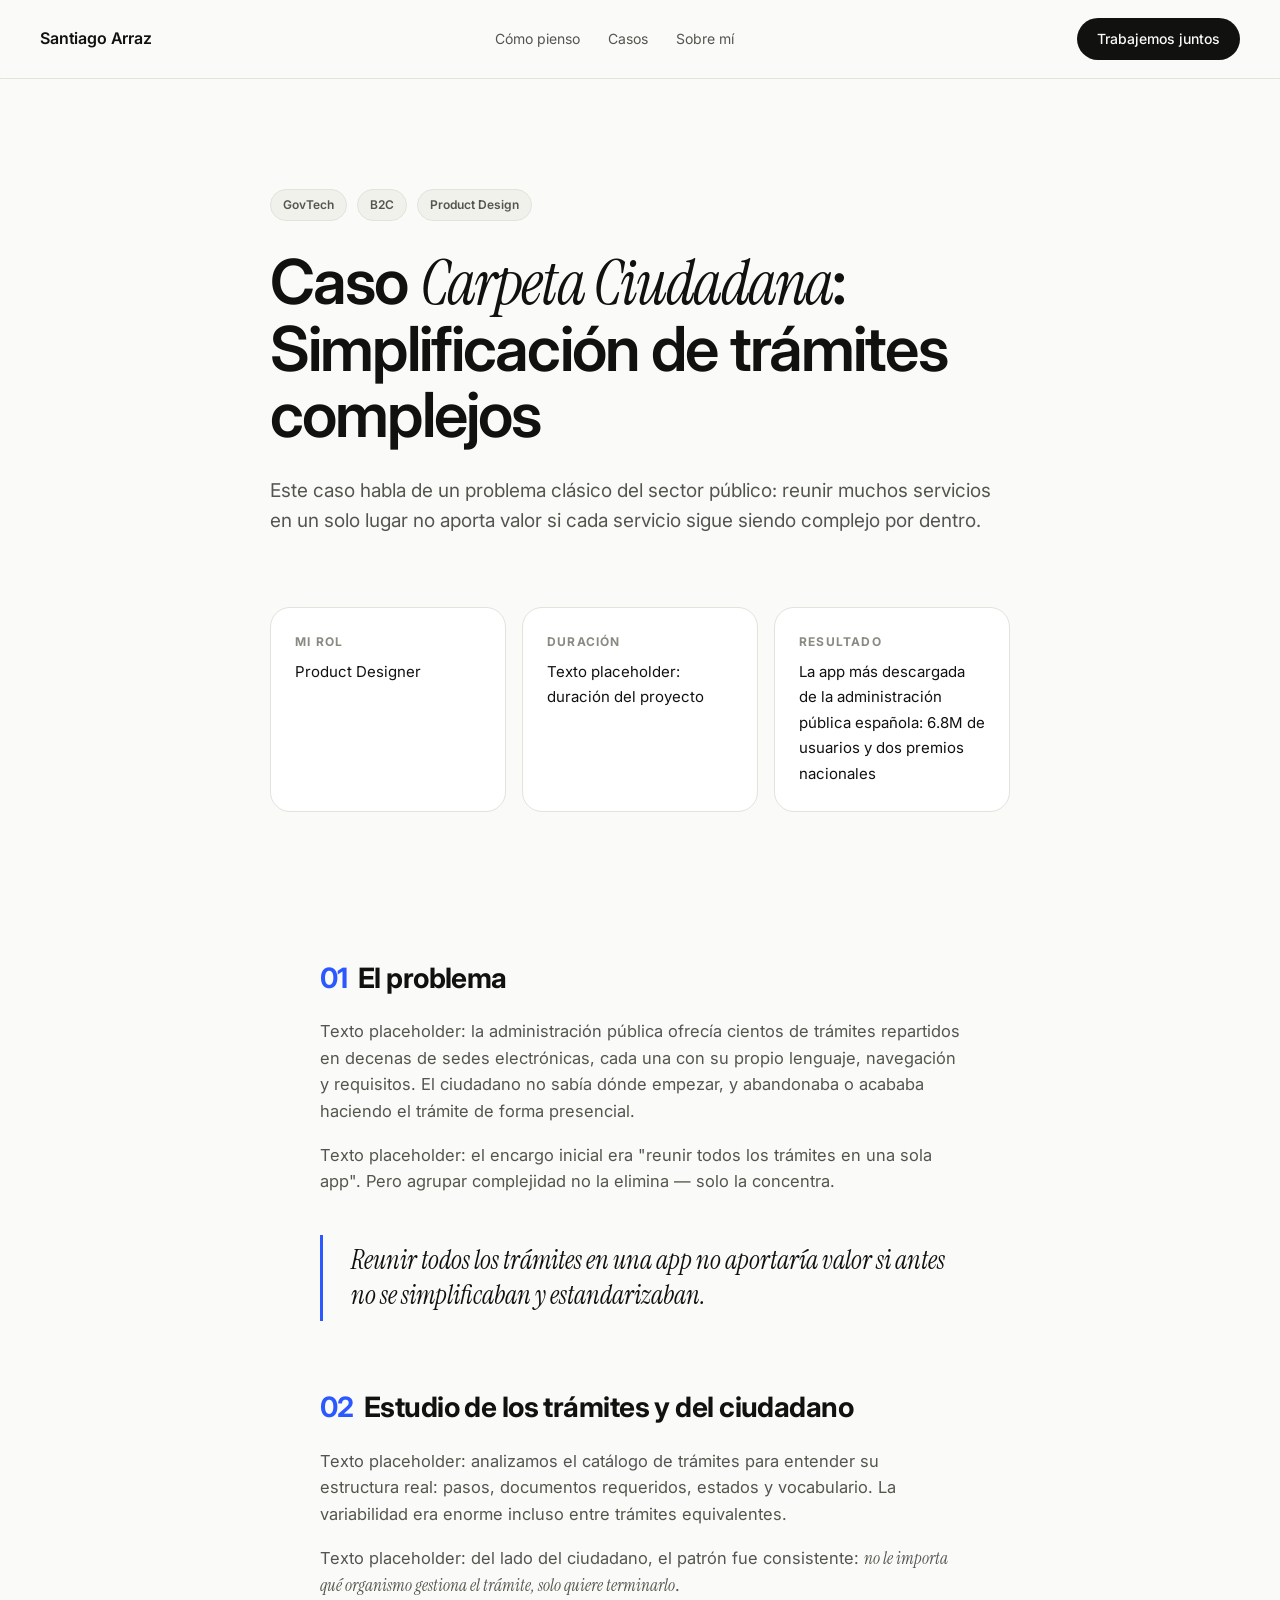
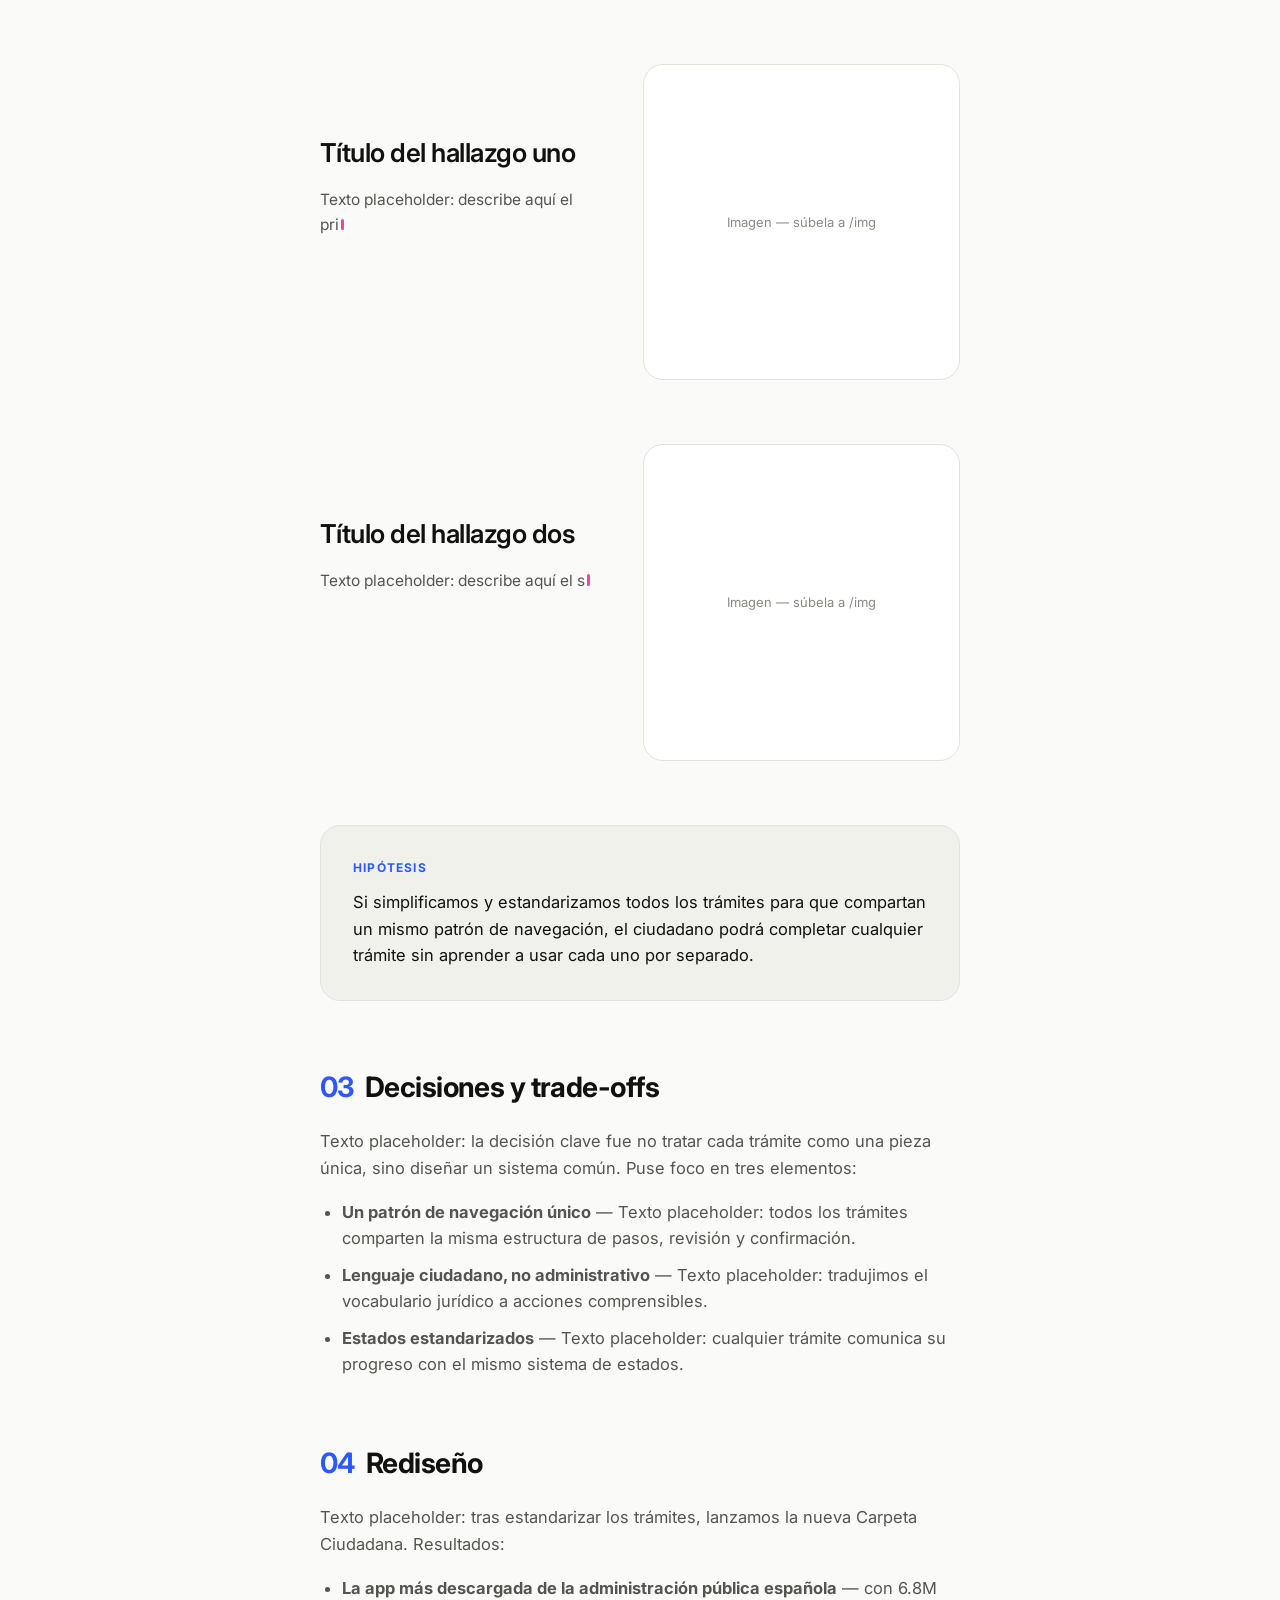
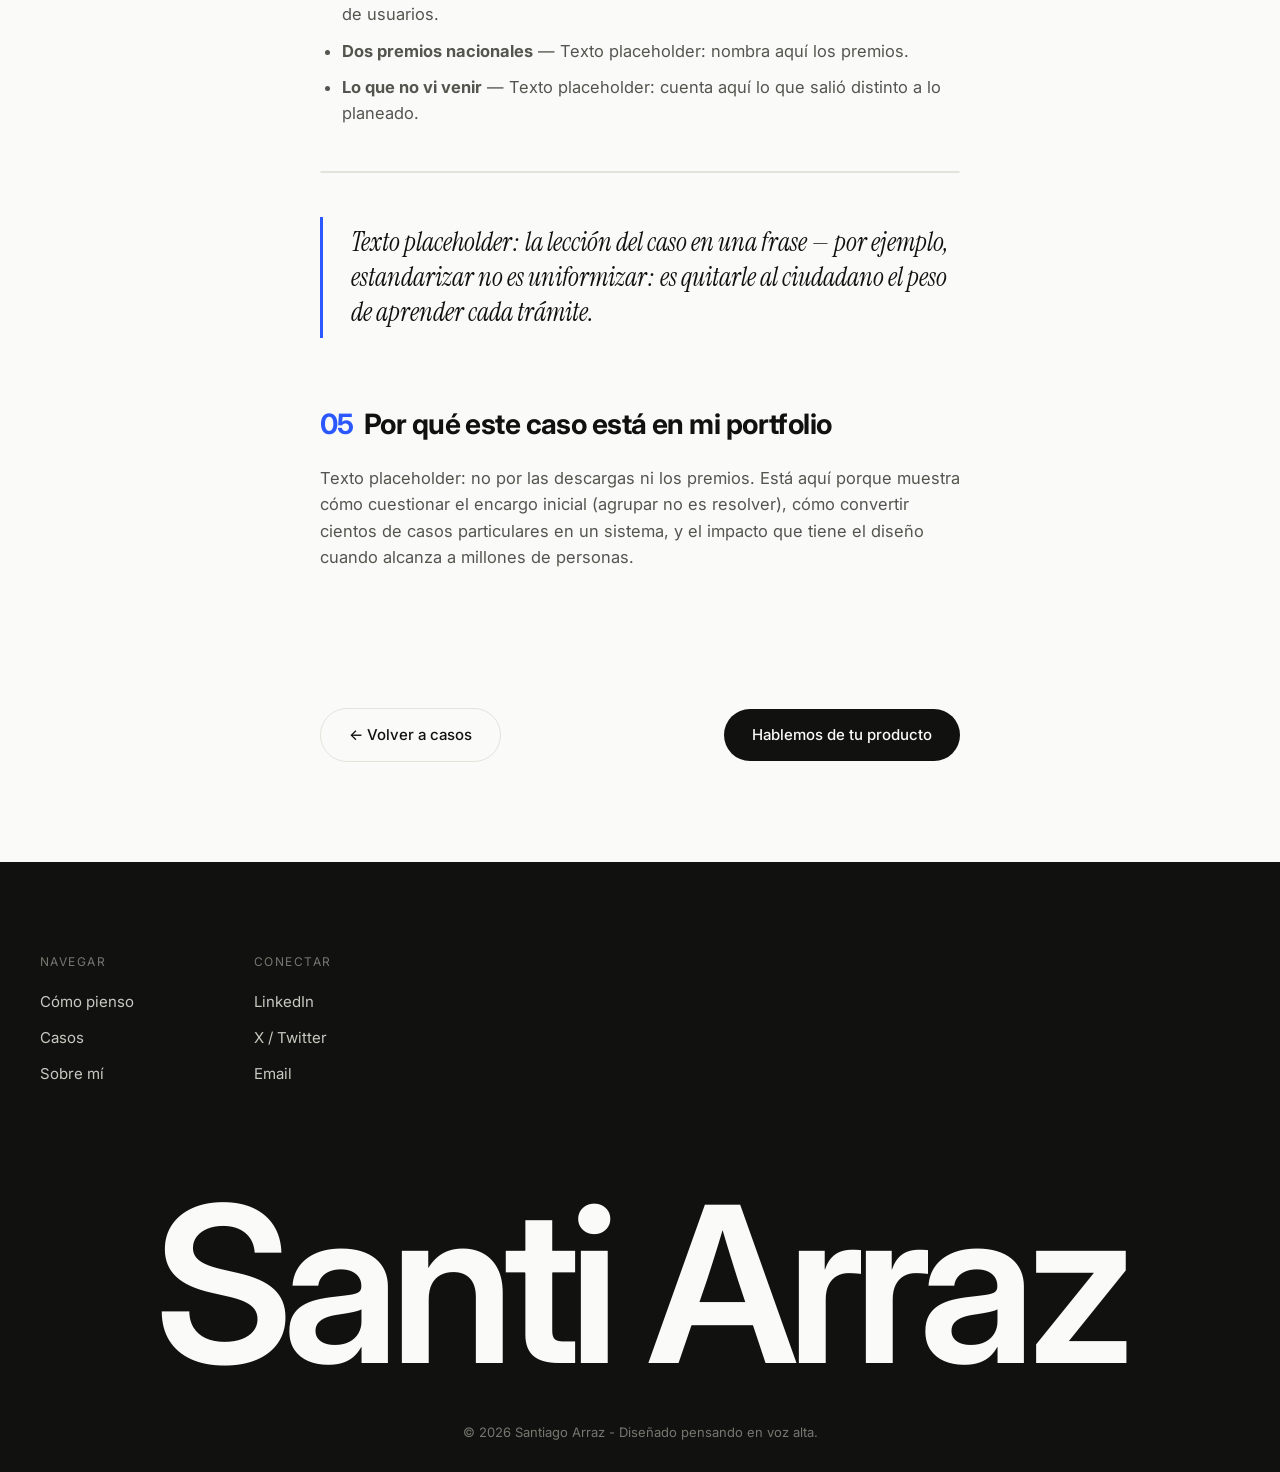
==== caso-carpeta-ciudadana.html @ 33a9aaa4 "Caso carpeta" ====
<!DOCTYPE html>
<html lang="es">
<head>
  <meta charset="UTF-8">
  <meta name="viewport" content="width=device-width, initial-scale=1.0">
  <title>Caso Carpeta Ciudadana: Simplificación de trámites complejos — Santiago Arraz</title>
  <meta name="description" content="Caso de estudio: cómo la simplificación y estandarización de trámites convirtió a Carpeta Ciudadana en la app más descargada de la administración pública española.">
  <link rel="preconnect" href="https://fonts.googleapis.com">
  <link rel="preconnect" href="https://fonts.gstatic.com" crossorigin>
  <link href="https://fonts.googleapis.com/css2?family=Inter:wght@400;500;600;700&family=Instrument+Serif:ital@0;1&display=swap" rel="stylesheet">
  <link rel="stylesheet" href="css/styles.css">
</head>
<body>

  <header class="nav">
    <a href="index.html" class="nav__logo">Santiago Arraz</a>
    <nav class="nav__links">
      <a href="index.html#pensamiento">Cómo pienso</a>
      <a href="index.html#casos">Casos</a>
      <a href="index.html#sobre-mi">Sobre mí</a>
    </nav>
    <a href="https://calendly.com/santiagoarraz/diagnostico-de-producto" target="_blank" class="btn btn--dark btn--sm">Trabajemos juntos</a>
  </header>

  <!-- ============ HERO DEL CASO ============ -->
  <section class="case-hero">
    <div class="case__meta reveal">
      <span class="tag">GovTech</span>
      <span class="tag">B2C</span>
      <span class="tag">Product Design</span>
    </div>
    <h1 class="reveal">Caso <em>Carpeta Ciudadana</em>: Simplificación de trámites complejos</h1>
    <p class="case-hero__intro reveal">
      Este caso habla de un problema clásico del sector público: reunir muchos servicios en un solo lugar no aporta valor si cada servicio sigue siendo complejo por dentro.
    </p>
  </section>

  <div class="case-summary reveal">
    <div class="case-summary__grid">
      <div class="case-summary__item">
        <strong>Mi rol</strong>
        <span>Product Designer</span>
      </div>
      <div class="case-summary__item">
        <strong>Duración</strong>
        <span>Texto placeholder: duración del proyecto</span>
      </div>
      <div class="case-summary__item">
        <strong>Resultado</strong>
        <span>La app más descargada de la administración pública española: 6.8M de usuarios y dos premios nacionales</span>
      </div>
    </div>
  </div>

  <!-- ============ CUERPO ============ -->
  <article class="case-body">

    <h2 class="reveal"><span class="case-num">01</span>El problema</h2>
    <p class="reveal">Texto placeholder: la administración pública ofrecía cientos de trámites repartidos en decenas de sedes electrónicas, cada una con su propio lenguaje, navegación y requisitos. El ciudadano no sabía dónde empezar, y abandonaba o acababa haciendo el trámite de forma presencial.</p>
    <p class="reveal">Texto placeholder: el encargo inicial era "reunir todos los trámites en una sola app". Pero agrupar complejidad no la elimina — solo la concentra.</p>

    <p class="pull reveal">Reunir todos los trámites en una app no aportaría valor si antes no se simplificaban y estandarizaban.</p>

    <h2 class="reveal"><span class="case-num">02</span>Estudio de los trámites y del ciudadano</h2>
    <p class="reveal">Texto placeholder: analizamos el catálogo de trámites para entender su estructura real: pasos, documentos requeridos, estados y vocabulario. La variabilidad era enorme incluso entre trámites equivalentes.</p>
    <p class="reveal">Texto placeholder: del lado del ciudadano, el patrón fue consistente: <em>no le importa qué organismo gestiona el trámite, solo quiere terminarlo</em>.</p>

    <!-- Bloques ilustrados del estudio (texto placeholder; imágenes en /img) -->
    <div class="case-feature reveal">
      <div class="case-feature__text">
        <h3>Título del hallazgo uno</h3>
        <p class="type-on-view">Texto placeholder: describe aquí el primer hallazgo del análisis — por ejemplo, la fragmentación de sedes y lenguajes que desorientaba al ciudadano.</p>
      </div>
      <div class="case-feature__frame">
        <div class="case-feature__inner">
          <img src="img/caso-carpeta-01.png" alt="Ilustración del hallazgo uno" onerror="this.closest('.case-feature__inner').classList.add('is-missing')">
        </div>
      </div>
    </div>

    <div class="case-feature reveal">
      <div class="case-feature__text">
        <h3>Título del hallazgo dos</h3>
        <p class="type-on-view">Texto placeholder: describe aquí el segundo hallazgo — por ejemplo, qué pasos y estados se repetían en todos los trámites y podían estandarizarse.</p>
      </div>
      <div class="case-feature__frame">
        <div class="case-feature__inner">
          <img src="img/caso-carpeta-02.png" alt="Ilustración del hallazgo dos" onerror="this.closest('.case-feature__inner').classList.add('is-missing')">
        </div>
      </div>
    </div>

    <div class="decision-box reveal">
      <strong>Hipótesis</strong>
      <p>Si simplificamos y estandarizamos todos los trámites para que compartan un mismo patrón de navegación, el ciudadano podrá completar cualquier trámite sin aprender a usar cada uno por separado.</p>
    </div>

    <h2 class="reveal"><span class="case-num">03</span>Decisiones y trade-offs</h2>
    <p class="reveal">Texto placeholder: la decisión clave fue no tratar cada trámite como una pieza única, sino diseñar un sistema común. Puse foco en tres elementos:</p>
    <ul class="reveal">
      <li><strong>Un patrón de navegación único</strong> — Texto placeholder: todos los trámites comparten la misma estructura de pasos, revisión y confirmación.</li>
      <li><strong>Lenguaje ciudadano, no administrativo</strong> — Texto placeholder: tradujimos el vocabulario jurídico a acciones comprensibles.</li>
      <li><strong>Estados estandarizados</strong> — Texto placeholder: cualquier trámite comunica su progreso con el mismo sistema de estados.</li>
    </ul>

    <h2 class="reveal"><span class="case-num">04</span>Rediseño</h2>
    <p class="reveal">Texto placeholder: tras estandarizar los trámites, lanzamos la nueva Carpeta Ciudadana. Resultados:</p>
    <ul class="reveal">
      <li><strong>La app más descargada de la administración pública española</strong> — con 6.8M de usuarios.</li>
      <li><strong>Dos premios nacionales</strong> — Texto placeholder: nombra aquí los premios.</li>
      <li><strong>Lo que no vi venir</strong> — Texto placeholder: cuenta aquí lo que salió distinto a lo planeado.</li>
    </ul>

    <figure class="case-image reveal">
      <img src="img/caso-carpeta-03.png" alt="Interfaz rediseñada de Carpeta Ciudadana" onerror="this.style.display='none'">
    </figure>

    <p class="pull reveal">Texto placeholder: la lección del caso en una frase — por ejemplo, estandarizar no es uniformizar: es quitarle al ciudadano el peso de aprender cada trámite.</p>

    <h2 class="reveal"><span class="case-num">05</span>Por qué este caso está en mi portfolio</h2>
    <p class="reveal">Texto placeholder: no por las descargas ni los premios. Está aquí porque muestra cómo cuestionar el encargo inicial (agrupar no es resolver), cómo convertir cientos de casos particulares en un sistema, y el impacto que tiene el diseño cuando alcanza a millones de personas.</p>

  </article>

  <div class="case-nav">
    <a href="index.html#casos" class="btn btn--ghost">← Volver a casos</a>
    <a href="https://calendly.com/santiagoarraz/diagnostico-de-producto" target="_blank" class="btn btn--dark">Hablemos de tu producto</a>
  </div>

  <footer class="footer">
    <div class="footer__links">
      <div>
        <span class="footer__col-title">Navegar</span>
        <a href="index.html#pensamiento">Cómo pienso</a>
        <a href="index.html#casos">Casos</a>
        <a href="index.html#sobre-mi">Sobre mí</a>
      </div>
      <div>
        <span class="footer__col-title">Conectar</span>
        <a href="https://www.linkedin.com/in/santiago-arraz/" target="_blank">LinkedIn</a>
        <a href="#">X / Twitter</a>
        <a href="mailto:santiagoarraz@gmail.com">Email</a>
      </div>
    </div>
    <div class="footer__wordmark" aria-hidden="true">Santi Arraz</div>
    <p class="footer__legal">© 2026 Santiago Arraz - Diseñado pensando en voz alta.</p>
  </footer>

  <script src="js/main.js"></script>
</body>
</html>
---- css/styles.css ----
/* ============================================================
   Santiago Arraz — Portfolio
   Estética: editorial, aire, tipografía protagonista
   ============================================================ */

:root {
  --bg: #fafaf8;
  --bg-alt: #f1f1ec;
  --ink: #111110;
  --ink-soft: #55554f;
  --ink-faint: #8a8a82;
  --line: #e3e3dc;
  --accent: #2b59ff;
  --radius: 20px;
  --font-sans: "Inter", system-ui, -apple-system, sans-serif;
  --font-serif: "Instrument Serif", Georgia, serif;
  --maxw: 1200px;
}

* { margin: 0; padding: 0; box-sizing: border-box; }

html { scroll-behavior: smooth; }

body {
  font-family: var(--font-sans);
  background: var(--bg);
  color: var(--ink);
  line-height: 1.6;
  -webkit-font-smoothing: antialiased;
  overflow-x: hidden;
}

a { color: inherit; text-decoration: none; }
em {
  font-family: var(--font-serif);
  font-style: italic;
  font-weight: 400;
}

/* ============ Botones ============ */
.btn {
  display: inline-flex;
  align-items: center;
  gap: 8px;
  padding: 14px 28px;
  border-radius: 999px;
  font-size: 15px;
  font-weight: 500;
  transition: transform 0.25s ease, background 0.25s ease, color 0.25s ease;
}
.btn:hover { transform: translateY(-2px); }
.btn--dark { background: var(--ink); color: var(--bg); }
.btn--dark:hover { background: #2c2c29; }
.btn--ghost { border: 1px solid var(--line); background: transparent; }
.btn--ghost:hover { border-color: var(--ink); }
.btn--sm { padding: 10px 20px; font-size: 14px; }
.btn--lg { padding: 18px 36px; font-size: 17px; }

/* ============ Nav ============ */
.nav {
  position: sticky;
  top: 0;
  z-index: 100;
  display: flex;
  align-items: center;
  justify-content: space-between;
  padding: 18px 40px;
  background: color-mix(in srgb, var(--bg) 85%, transparent);
  backdrop-filter: blur(12px);
  border-bottom: 1px solid var(--line);
}
.nav__logo { font-weight: 600; font-size: 16px; letter-spacing: -0.01em; }
.nav__links { display: flex; gap: 28px; }
.nav__links a {
  font-size: 14px;
  color: var(--ink-soft);
  transition: color 0.2s;
}
.nav__links a:hover { color: var(--ink); }

/* ============ Hero ============ */
.hero {
  position: relative;
  /* A todo lo ancho para que el canvas de líneas cubra el viewport completo */
  max-width: none;
  margin: 0 auto;
  padding: 140px 40px 100px;
  text-align: center;
}
.hero__canvas {
  position: absolute;
  inset: 0;
  width: 100%;
  height: 100%;
  pointer-events: none;
  z-index: 0;
}
.hero > *:not(.hero__canvas) { position: relative; z-index: 1; }
.hero__chip {
  display: inline-flex;
  align-items: center;
  gap: 8px;
  padding: 8px 18px;
  border: 1px solid var(--line);
  border-radius: 999px;
  font-size: 13px;
  color: var(--ink-soft);
  background: #fff;
  margin-bottom: 36px;
}
.dot {
  width: 7px; height: 7px;
  border-radius: 50%;
  background: var(--accent);
  animation: pulse 2.5s infinite;
}
@keyframes pulse {
  0%, 100% { opacity: 1; }
  50% { opacity: 0.35; }
}
.hero__title {
  font-size: clamp(48px, 8.5vw, 104px);
  line-height: 1.02;
  letter-spacing: -0.04em;
  font-weight: 600;
  margin-bottom: 32px;
  min-height: 2.05em; /* reserva las dos líneas mientras se escribe */
}
.hero__sub {
  max-width: 560px;
  margin: 0 auto 44px;
  font-size: 19px;
  color: var(--ink-soft);
}
.hero__ctas { display: flex; gap: 14px; justify-content: center; flex-wrap: wrap; }

/* Caret de la animación de escritura */
.hero__caret {
  display: none; /* el JS lo activa; sin JS no aparece */
  width: 5px;
  height: 0.72em;
  margin-left: 0.08em;
  border-radius: 3px;
  background: #ec4899;
  animation: caret-color 9s linear infinite, caret-blink 1.1s steps(2, start) infinite;
}
.hero__caret.is-done {
  animation: none;
  opacity: 0;
  transition: opacity 0.6s ease;
}
@keyframes caret-color {
  0%, 100% { background: #ec4899; }
  33% { background: #8b5cf6; }
  66% { background: #2b59ff; }
}
@keyframes caret-blink {
  50% { opacity: 0; }
}

/* Mientras se escribe el título, el resto del hero espera */
.hero.is-typing .hero__sub,
.hero.is-typing .hero__ctas {
  opacity: 0 !important;
  transform: translateY(24px) !important;
}

/* ============ Marcas ============ */
.brands {
  padding: 70px 0 90px;
}
.brands__label {
  text-align: center;
  font-size: 13px;
  font-weight: 600;
  text-transform: uppercase;
  letter-spacing: 0.12em;
  color: var(--ink-faint);
  margin-bottom: 40px;
}
.brands__marquee {
  display: flex;
  overflow: hidden;
  user-select: none;
  -webkit-mask-image: linear-gradient(to right, transparent, #000 12%, #000 88%, transparent);
  mask-image: linear-gradient(to right, transparent, #000 12%, #000 88%, transparent);
}
.brands__track {
  display: flex;
  flex-shrink: 0;
  align-items: center;
  gap: 72px;
  padding-right: 72px;
  animation: marquee 36s linear infinite;
}
.brands__marquee:hover .brands__track { animation-play-state: paused; }
.brands__track span {
  white-space: nowrap;
  font-size: 19px;
  font-weight: 600;
  letter-spacing: -0.01em;
  color: var(--ink-faint);
  transition: color 0.3s ease;
}
.brands__track span:hover { color: var(--ink); }
@keyframes marquee {
  from { transform: translateX(0); }
  to { transform: translateX(-100%); }
}
@media (prefers-reduced-motion: reduce) {
  .brands__track { animation: none; }
}

/* ============ Manifiesto ============ */
.manifesto {
  border-top: 1px solid var(--line);
  border-bottom: 1px solid var(--line);
  background: var(--bg-alt);
  padding: 110px 40px;
}
.manifesto__text {
  max-width: 880px;
  margin: 0 auto;
  font-size: clamp(26px, 3.6vw, 42px);
  line-height: 1.25;
  letter-spacing: -0.02em;
  font-weight: 500;
  text-align: center;
}

/* ============ Secciones ============ */
.section {
  max-width: var(--maxw);
  margin: 0 auto;
  padding: 130px 40px;
}
.section--alt {
  max-width: none;
  background: var(--bg-alt);
  border-top: 1px solid var(--line);
  border-bottom: 1px solid var(--line);
  padding-left: 0;
  padding-right: 0;
}
/* Los hijos replican la caja de una sección normal (1200px con 40px de
   padding lateral) para que todas las secciones compartan márgenes */
.section--alt > * {
  max-width: var(--maxw);
  margin-left: auto;
  margin-right: auto;
  padding-left: 40px;
  padding-right: 40px;
}
.section--alt > .section__head { max-width: var(--maxw); }
.section--alt .section__sub { max-width: 640px; }
.section__head { max-width: 640px; margin-bottom: 72px; }
.section__eyebrow {
  display: block;
  font-size: 13px;
  font-weight: 600;
  text-transform: uppercase;
  letter-spacing: 0.12em;
  color: var(--ink-faint);
  margin-bottom: 18px;
}
.section__title {
  font-size: clamp(34px, 5vw, 56px);
  line-height: 1.08;
  letter-spacing: -0.03em;
  font-weight: 600;
  margin-bottom: 20px;
}
.section__sub { font-size: 17px; color: var(--ink-soft); }

/* ============ Cómo pienso ============ */
.method {
  border-top: 1px solid var(--line);
}
.method__row {
  display: grid;
  grid-template-columns: 100px 1fr 1.5fr;
  gap: 48px;
  align-items: baseline;
  padding: 46px 12px;
  border-bottom: 1px solid var(--line);
  transition: background 0.35s ease, padding-left 0.35s ease;
}
.method__row:hover {
  background: color-mix(in srgb, #fff 60%, transparent);
  padding-left: 24px;
}
.method__num {
  font-family: var(--font-serif);
  font-style: italic;
  font-size: 22px;
  color: var(--accent);
}
.method__row h3 {
  font-size: 24px;
  font-weight: 600;
  letter-spacing: -0.02em;
}
.method__row p {
  font-size: 15.5px;
  color: var(--ink-soft);
  margin: 0;
}

/* ============ Casos ============ */
.cases { display: flex; flex-direction: column; gap: 24px; }
.case {
  display: block;
  background: #fff;
  border: 1px solid var(--line);
  border-radius: var(--radius);
  padding: 44px;
  transition: transform 0.3s ease, box-shadow 0.3s ease, border-color 0.3s ease;
}
.case:hover {
  transform: translateY(-4px);
  border-color: var(--ink);
  box-shadow: 0 24px 48px -28px rgba(17, 17, 16, 0.22);
}
.case__meta {
  display: flex;
  align-items: center;
  gap: 10px;
  margin-bottom: 22px;
}
.tag {
  font-size: 12px;
  font-weight: 600;
  padding: 5px 12px;
  border-radius: 999px;
  background: var(--bg-alt);
  border: 1px solid var(--line);
  color: var(--ink-soft);
}
.case__year { margin-left: auto; font-size: 13px; color: var(--ink-faint); }
.case__title {
  font-size: clamp(24px, 3vw, 34px);
  letter-spacing: -0.02em;
  line-height: 1.15;
  font-weight: 600;
  max-width: 720px;
  margin-bottom: 30px;
}
.case__thinking {
  display: grid;
  grid-template-columns: repeat(auto-fit, minmax(200px, 1fr));
  gap: 24px;
  padding-top: 26px;
  border-top: 1px solid var(--line);
  margin-bottom: 28px;
}
.case__thinking strong {
  display: block;
  font-size: 12px;
  text-transform: uppercase;
  letter-spacing: 0.1em;
  color: var(--ink-faint);
  margin-bottom: 8px;
}
.case__thinking p { font-size: 14.5px; color: var(--ink-soft); }
.case__link {
  font-size: 15px;
  font-weight: 600;
  color: var(--accent);
}

/* ============ Oferta ============ */
.offer {
  position: relative;
  overflow: hidden;
  background: #fff;
  border: 1px solid var(--line);
  color: var(--ink);
  border-radius: 28px;
  padding: 90px 40px;
  text-align: center;
}
.offer__canvas {
  position: absolute;
  inset: 0;
  width: 100%;
  height: 100%;
  pointer-events: none;
}
.offer > *:not(.offer__canvas) { position: relative; z-index: 1; }
.offer__eyebrow {
  display: block;
  font-size: 13px;
  font-weight: 600;
  text-transform: uppercase;
  letter-spacing: 0.12em;
  color: var(--ink-faint);
  margin-bottom: 22px;
}
.offer__title {
  font-size: clamp(36px, 5.5vw, 64px);
  line-height: 1.06;
  letter-spacing: -0.03em;
  font-weight: 600;
  margin-bottom: 22px;
}
.offer__sub {
  font-size: 19px;
  color: var(--ink-soft);
  max-width: 560px;
  margin: 0 auto 28px;
}
.offer__body {
  font-size: 16px;
  color: var(--ink-soft);
  max-width: 640px;
  margin: 0 auto 44px;
}
.offer__note {
  font-size: 13.5px;
  color: var(--ink-faint);
  max-width: 520px;
  margin: 36px auto 0;
}

/* ============ Sobre mí ============ */
.about {
  display: grid;
  grid-template-columns: 1.4fr 1fr;
  gap: 80px;
  align-items: start;
}
.about__text p { color: var(--ink-soft); margin-bottom: 18px; max-width: 520px; }
.about__text .section__title { margin-bottom: 28px; }
.about__facts { display: flex; flex-direction: column; gap: 16px; }
.about__stats {
  display: flex;
  gap: 16px;
  margin-top: 40px;
  max-width: 520px;
}
.about__stats .fact {
  flex: 1;
  justify-content: center;
  align-items: center;
  text-align: center;
}
.about__photo-frame {
  border-radius: var(--radius);
  overflow: hidden;
  border: 1px solid var(--line);
  aspect-ratio: 4 / 5;
  background: var(--bg-alt);
  margin-bottom: 8px;
}
.about__photo-frame img {
  width: 100%;
  height: 100%;
  object-fit: cover;
  display: block;
  filter: grayscale(1);
  transition: filter 0.5s ease;
}
.about__photo-frame:hover img { filter: grayscale(0.6); }
/* Si la foto aún no existe, hueco elegante con iniciales */
.about__photo-frame.is-missing { position: relative; }
.about__photo-frame.is-missing img { display: none; }
.about__photo-frame.is-missing::after {
  content: "SA";
  position: absolute;
  inset: 0;
  display: grid;
  place-items: center;
  font-family: var(--font-serif);
  font-style: italic;
  font-size: 64px;
  color: var(--ink-faint);
}
.fact {
  background: #fff;
  border: 1px solid var(--line);
  border-radius: var(--radius);
  padding: 28px 32px;
  display: flex;
  align-items: baseline;
  gap: 16px;
}
.fact__num {
  font-size: 40px;
  font-weight: 600;
  letter-spacing: -0.03em;
}
.fact__label { color: var(--ink-soft); font-size: 15px; }

/* ============ Contacto ============ */
.contact {
  border-top: 1px solid var(--line);
  background: var(--bg-alt);
  text-align: center;
  padding: 140px 40px;
}
.contact__title {
  font-size: clamp(36px, 5.5vw, 64px);
  letter-spacing: -0.03em;
  line-height: 1.08;
  font-weight: 600;
  max-width: 800px;
  margin: 0 auto 20px;
}
.contact__sub { font-size: 18px; color: var(--ink-soft); margin-bottom: 44px; }

/* ============ Footer ============ */
.footer {
  background: var(--ink);
  color: var(--bg);
  padding: 90px 40px 30px;
  overflow: hidden;
}
.footer__links {
  max-width: var(--maxw);
  margin: 0 auto 100px;
  display: flex;
  gap: 120px;
}
.footer__links > div { display: flex; flex-direction: column; gap: 12px; }
.footer__col-title {
  font-size: 12px;
  text-transform: uppercase;
  letter-spacing: 0.12em;
  color: #77776f;
  margin-bottom: 6px;
}
.footer__links a {
  font-size: 15px;
  color: #c9c9c1;
  transition: color 0.2s;
}
.footer__links a:hover { color: var(--bg); }
.footer__wordmark {
  font-size: clamp(80px, 17vw, 260px);
  font-weight: 600;
  letter-spacing: -0.05em;
  line-height: 0.9;
  text-align: center;
  white-space: nowrap;
  color: var(--bg);
  user-select: none;
}
.footer__legal {
  text-align: center;
  font-size: 13px;
  color: #77776f;
  margin-top: 40px;
}

/* ============ Página de caso de estudio ============ */
.case-hero {
  max-width: 820px;
  margin: 0 auto;
  padding: 110px 40px 70px;
}
.case-hero .case__meta { margin-bottom: 28px; }
.case-hero h1 {
  font-size: clamp(36px, 5.5vw, 62px);
  line-height: 1.06;
  letter-spacing: -0.03em;
  font-weight: 600;
  margin-bottom: 28px;
}
.case-hero__intro { font-size: 19px; color: var(--ink-soft); }

.case-summary {
  max-width: 820px;
  margin: 0 auto 40px;
  padding: 0 40px;
}
.case-summary__grid {
  display: grid;
  grid-template-columns: repeat(3, 1fr);
  gap: 16px;
}
.case-summary__item {
  background: #fff;
  border: 1px solid var(--line);
  border-radius: var(--radius);
  padding: 24px;
}
.case-summary__item strong {
  display: block;
  font-size: 12px;
  text-transform: uppercase;
  letter-spacing: 0.1em;
  color: var(--ink-faint);
  margin-bottom: 8px;
}
.case-summary__item span { font-size: 15px; }

.case-body {
  max-width: 720px;
  margin: 0 auto;
  padding: 40px 40px 120px;
}
.case-body h2 {
  font-size: 28px;
  letter-spacing: -0.02em;
  margin: 64px 0 18px;
}
.case-body h2 .case-num { color: var(--accent); margin-right: 10px; }
.case-body p { color: var(--ink-soft); margin-bottom: 18px; font-size: 16.5px; }
.case-body .pull {
  font-family: var(--font-serif);
  font-style: italic;
  font-size: 26px;
  line-height: 1.35;
  color: var(--ink);
  border-left: 3px solid var(--accent);
  padding: 8px 0 8px 28px;
  margin: 40px 0;
}
.case-body ul { margin: 0 0 18px 22px; color: var(--ink-soft); }
.case-body li { margin-bottom: 10px; font-size: 16.5px; }
.decision-box {
  background: var(--bg-alt);
  border: 1px solid var(--line);
  border-radius: var(--radius);
  padding: 32px;
  margin: 36px 0;
}
.decision-box strong {
  display: block;
  font-size: 12px;
  text-transform: uppercase;
  letter-spacing: 0.1em;
  color: var(--accent);
  margin-bottom: 12px;
}
.decision-box p { margin-bottom: 0; color: var(--ink); }

/* ============ Bloques ilustrados de caso ============ */
.case-feature {
  display: grid;
  grid-template-columns: 1fr 1.15fr;
  gap: 48px;
  align-items: center;
  margin: 64px 0;
}
.case-feature__text h3 {
  font-size: 26px;
  font-weight: 600;
  letter-spacing: -0.02em;
  margin-bottom: 14px;
  min-height: 1.35em; /* reserva la línea mientras se escribe */
}
.case-feature__text p {
  color: var(--ink-soft);
  font-size: 15.5px;
  margin: 0;
}
.case-feature__inner {
  background: #fff;
  border: 1px solid var(--line);
  border-radius: var(--radius);
  overflow: hidden;
  aspect-ratio: 1 / 1;
}
.case-feature__inner img {
  width: 100%;
  height: 100%;
  object-fit: cover;
  display: block;
}
/* Hueco elegante mientras no exista la imagen */
.case-feature__inner.is-missing { position: relative; }
.case-feature__inner.is-missing img { display: none; }
.case-feature__inner.is-missing::after {
  content: "Imagen — súbela a /img";
  position: absolute;
  inset: 0;
  display: grid;
  place-items: center;
  font-size: 13px;
  color: var(--ink-faint);
}

/* Imagen a ancho completo dentro de un caso */
.case-image {
  margin: 44px 0;
  border: 1px solid var(--line);
  border-radius: var(--radius);
  overflow: hidden;
  background: #fff;
}
.case-image img {
  display: block;
  width: 100%;
  height: auto;
}

/* Caret reutilizable para escritura al hacer scroll */
.type-caret {
  display: inline-block;
  width: 3px;
  height: 0.72em;
  margin-left: 0.1em;
  border-radius: 2px;
  background: #ec4899;
  animation: caret-color 9s linear infinite, caret-blink 1.1s steps(2, start) infinite;
}
.type-caret.is-done {
  animation: none;
  opacity: 0;
  transition: opacity 0.6s ease;
}

@media (max-width: 860px) {
  .case-feature { grid-template-columns: 1fr; gap: 24px; }
}

/* ============ Figura ilustrativa de caso ============ */
.case-figure {
  margin: 44px 0;
  background: #fff;
  border: 1px solid var(--line);
  border-radius: var(--radius);
  padding: 32px 24px 20px;
}
.case-figure svg {
  width: 100%;
  height: auto;
  display: block;
}
.case-figure figcaption {
  margin-top: 14px;
  font-size: 13.5px;
  color: var(--ink-faint);
  text-align: center;
}
.cf-path {
  fill: none;
  stroke: var(--line);
  stroke-width: 1;
}
.cf-path--leak { stroke-dasharray: 3 5; }
.cf-node {
  fill: var(--bg);
  stroke: #d9d9d0;
}
.cf-node-label {
  font-family: var(--font-sans);
  font-size: 13px;
  font-weight: 500;
  fill: var(--ink-soft);
}
.cf-tacter { stroke: var(--accent); stroke-width: 1.5; }
.cf-tacter-label { fill: var(--accent); font-weight: 600; }
.cf-final { fill: var(--ink); }
.cf-final-label {
  font-family: var(--font-sans);
  font-size: 13px;
  font-weight: 600;
  fill: #fafaf8;
}
.cf-pct {
  font-family: var(--font-serif);
  font-style: italic;
  fill: var(--ink);
}
.cf-pct-label {
  font-family: var(--font-sans);
  font-size: 12px;
  fill: var(--ink-faint);
}
.cf-dot {
  offset-path: var(--p);
  offset-rotate: 0deg;
  animation: cf-flow var(--d, 5s) linear infinite;
  animation-delay: var(--t, 0s);
}
@keyframes cf-flow {
  0% { offset-distance: 0%; opacity: 0; }
  10% { opacity: 1; }
  88% { opacity: 1; }
  100% { offset-distance: 100%; opacity: 0; }
}
@media (prefers-reduced-motion: reduce) {
  .cf-dot { animation: none; offset-distance: 55%; opacity: 0.6; }
}

.case-nav {
  display: flex;
  justify-content: space-between;
  align-items: center;
  max-width: 720px;
  margin: 0 auto;
  padding: 0 40px 100px;
}

/* ============ Animaciones de entrada ============ */
.reveal {
  opacity: 0;
  transform: translateY(24px);
  transition: opacity 0.7s ease, transform 0.7s ease;
}
.reveal.is-visible {
  opacity: 1;
  transform: translateY(0);
}

/* ============ Responsive ============ */
@media (max-width: 860px) {
  .nav { padding: 14px 20px; }
  .nav__links { display: none; }
  .hero { padding: 90px 24px 70px; }
  .section { padding: 90px 24px; }
  .section--alt { padding-left: 0; padding-right: 0; }
  .section--alt > * { padding-left: 24px; padding-right: 24px; }
  .manifesto, .contact { padding: 90px 24px; }
  .about { grid-template-columns: 1fr; gap: 48px; }
  .method__row { grid-template-columns: 1fr; gap: 12px; padding: 36px 4px; }
  .method__row:hover { padding-left: 4px; }
  .case { padding: 30px 24px; }
  .footer__links { flex-direction: column; gap: 40px; }
  .case-summary__grid { grid-template-columns: 1fr; }
  .case-hero, .case-summary, .case-body, .case-nav { padding-left: 24px; padding-right: 24px; }
}
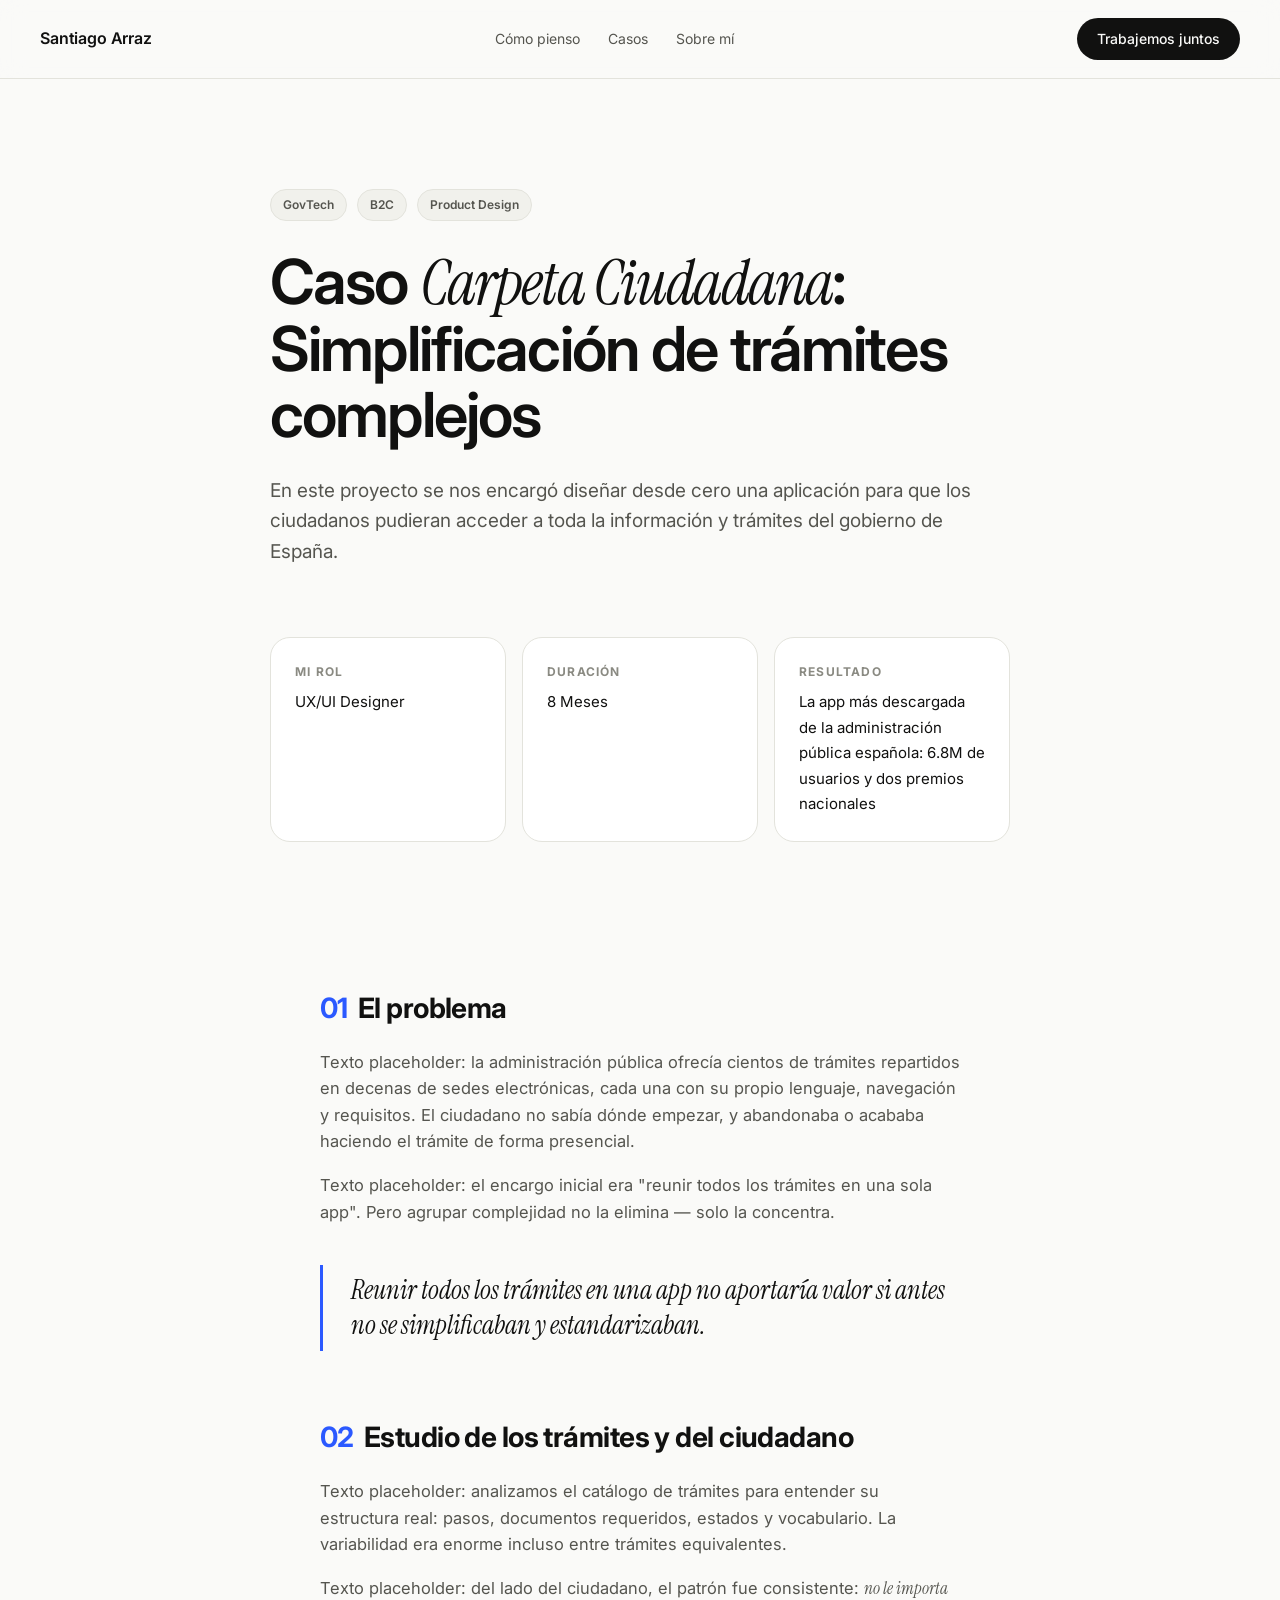
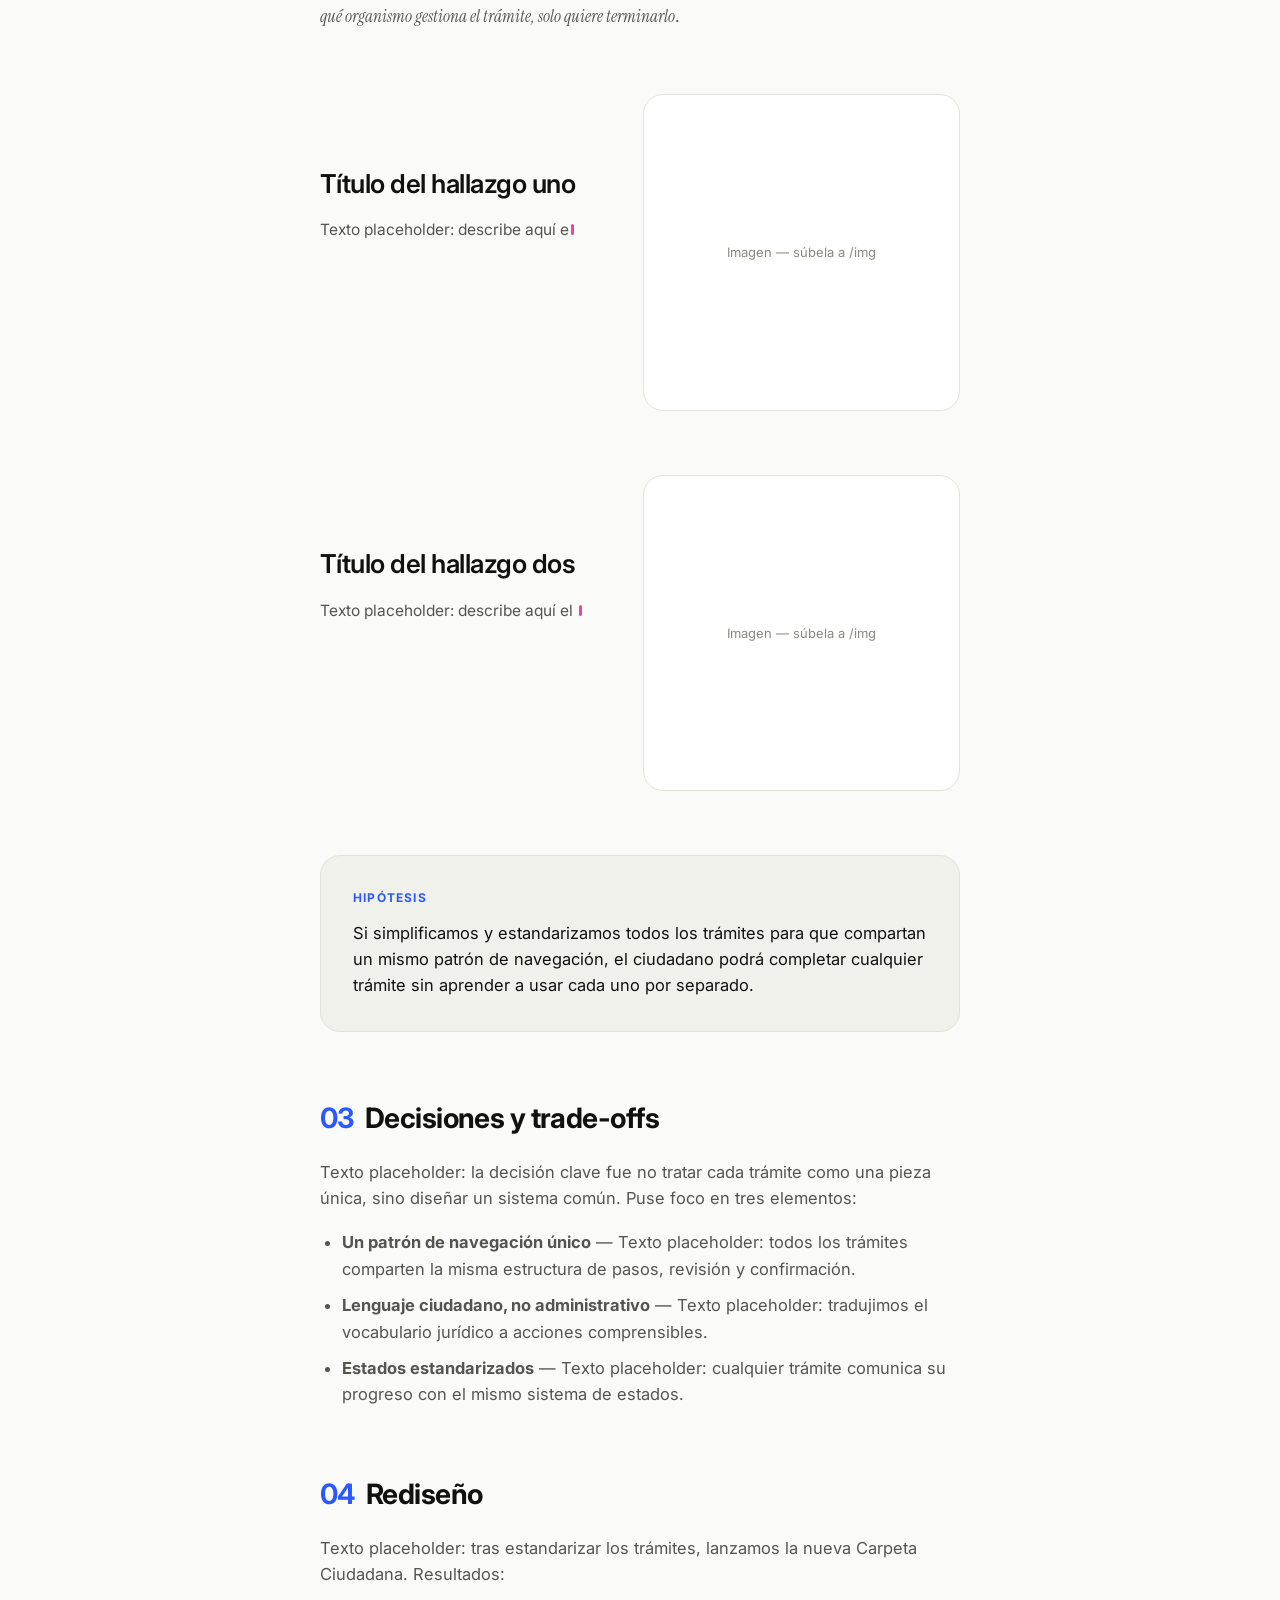
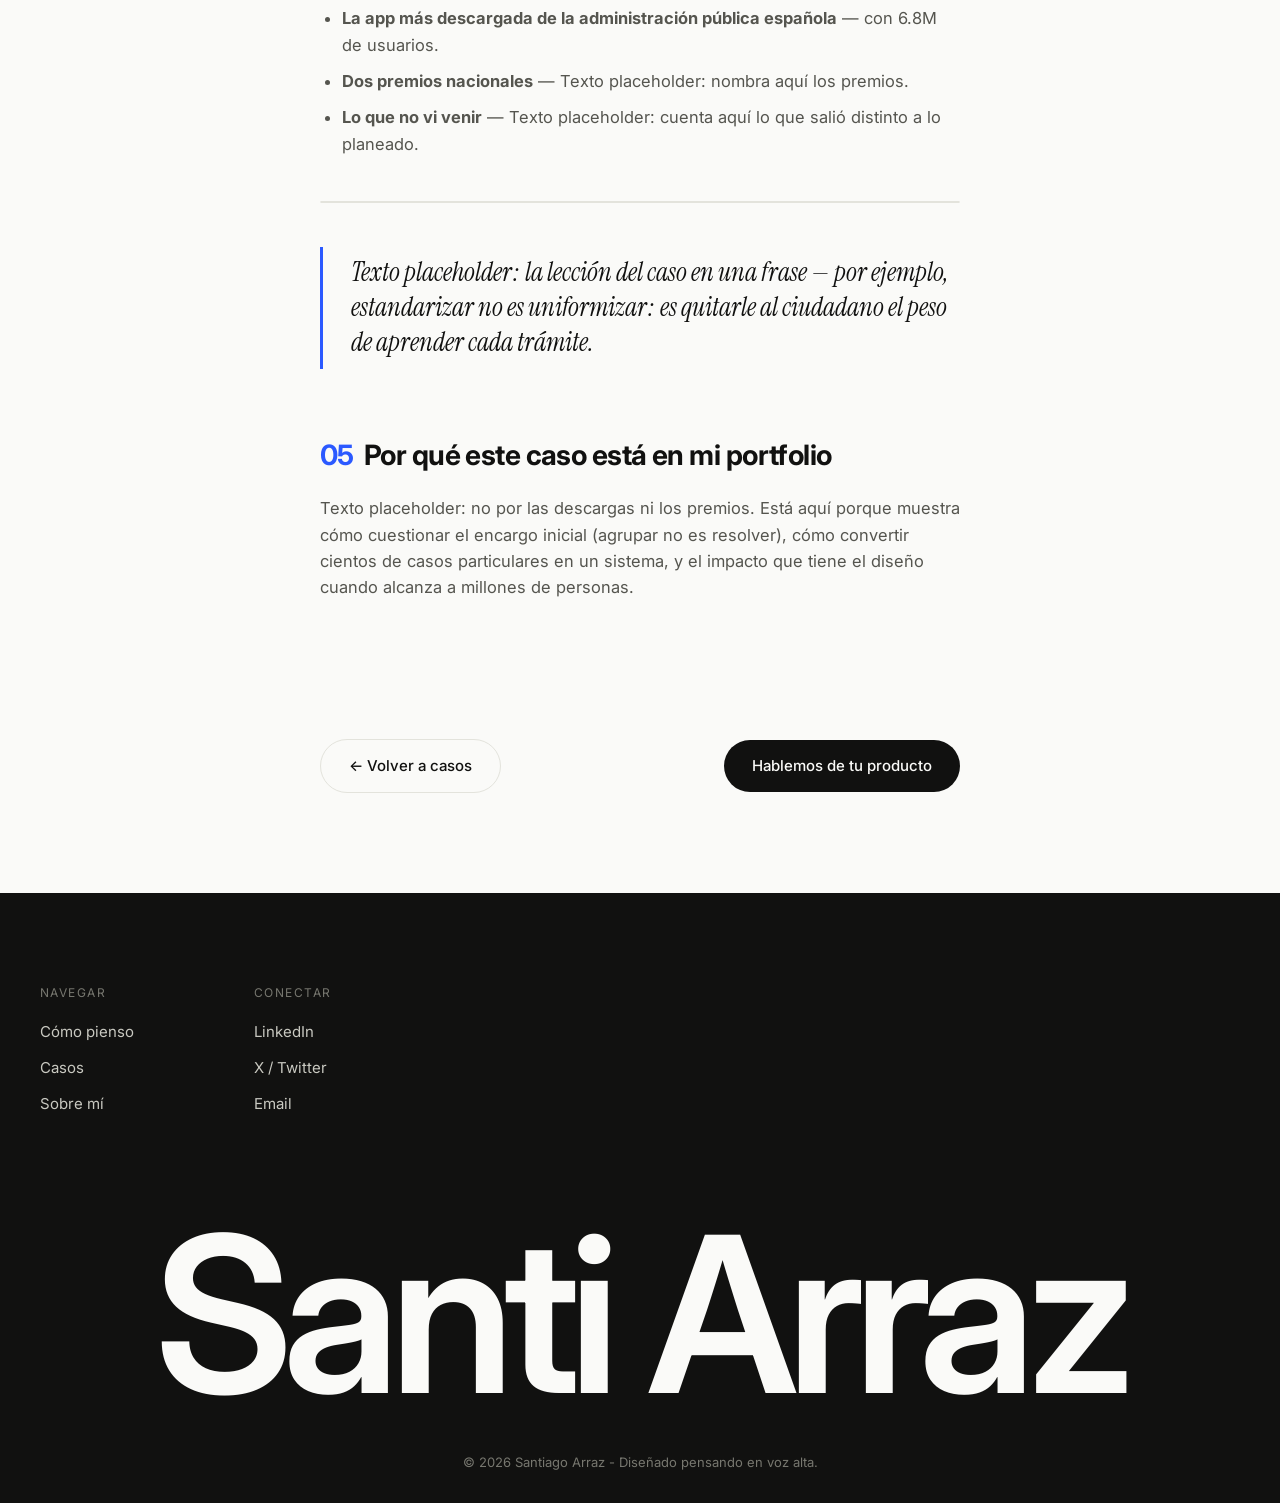
==== commit dc274d80: "Primeros textos carpeta" ====
--- a/caso-carpeta-ciudadana.html
+++ b/caso-carpeta-ciudadana.html
@@ -31,7 +31,7 @@
     </div>
     <h1 class="reveal">Caso <em>Carpeta Ciudadana</em>: Simplificación de trámites complejos</h1>
     <p class="case-hero__intro reveal">
-      Este caso habla de un problema clásico del sector público: reunir muchos servicios en un solo lugar no aporta valor si cada servicio sigue siendo complejo por dentro.
+      En este proyecto se nos encargó diseñar desde cero una aplicación para que los ciudadanos pudieran acceder a toda la información y trámites del gobierno de España.
     </p>
   </section>
 
@@ -39,11 +39,11 @@
     <div class="case-summary__grid">
       <div class="case-summary__item">
         <strong>Mi rol</strong>
-        <span>Product Designer</span>
+        <span>UX/UI Designer</span>
       </div>
       <div class="case-summary__item">
         <strong>Duración</strong>
-        <span>Texto placeholder: duración del proyecto</span>
+        <span>8 Meses</span>
       </div>
       <div class="case-summary__item">
         <strong>Resultado</strong>
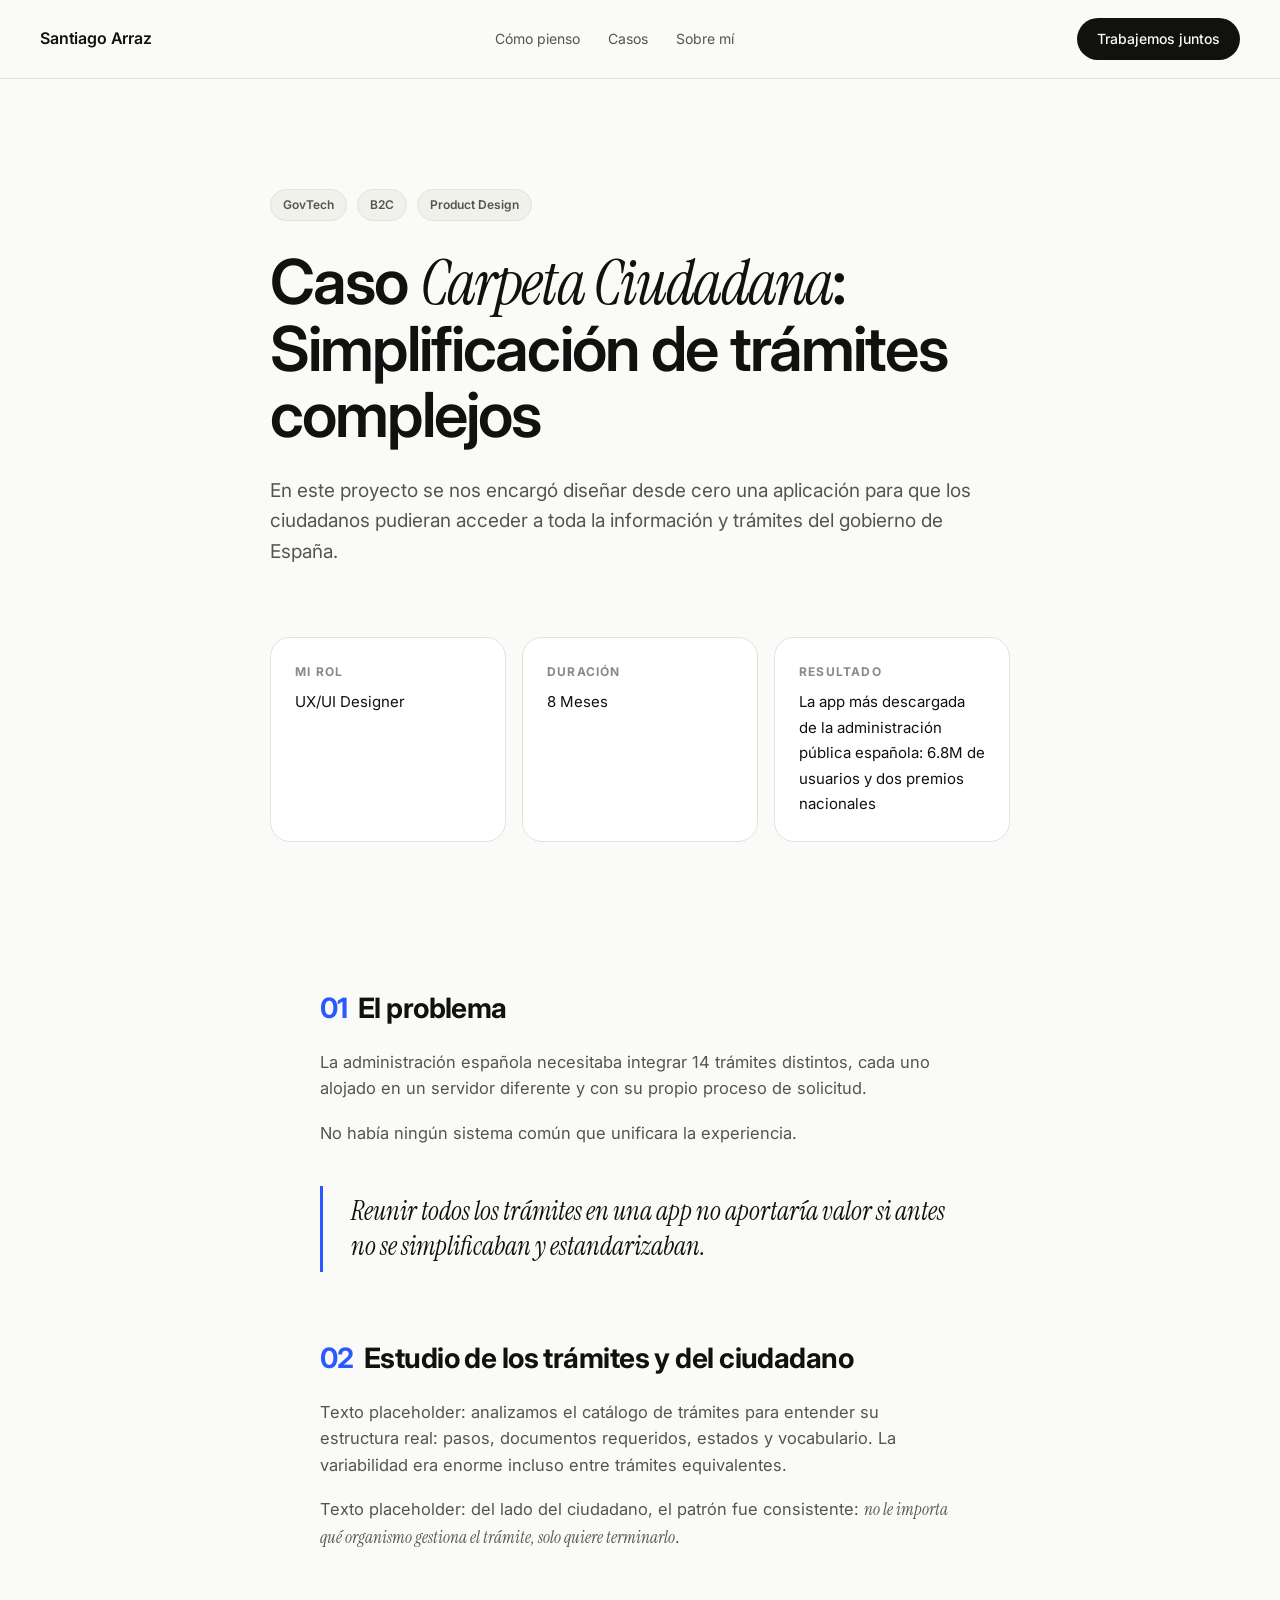
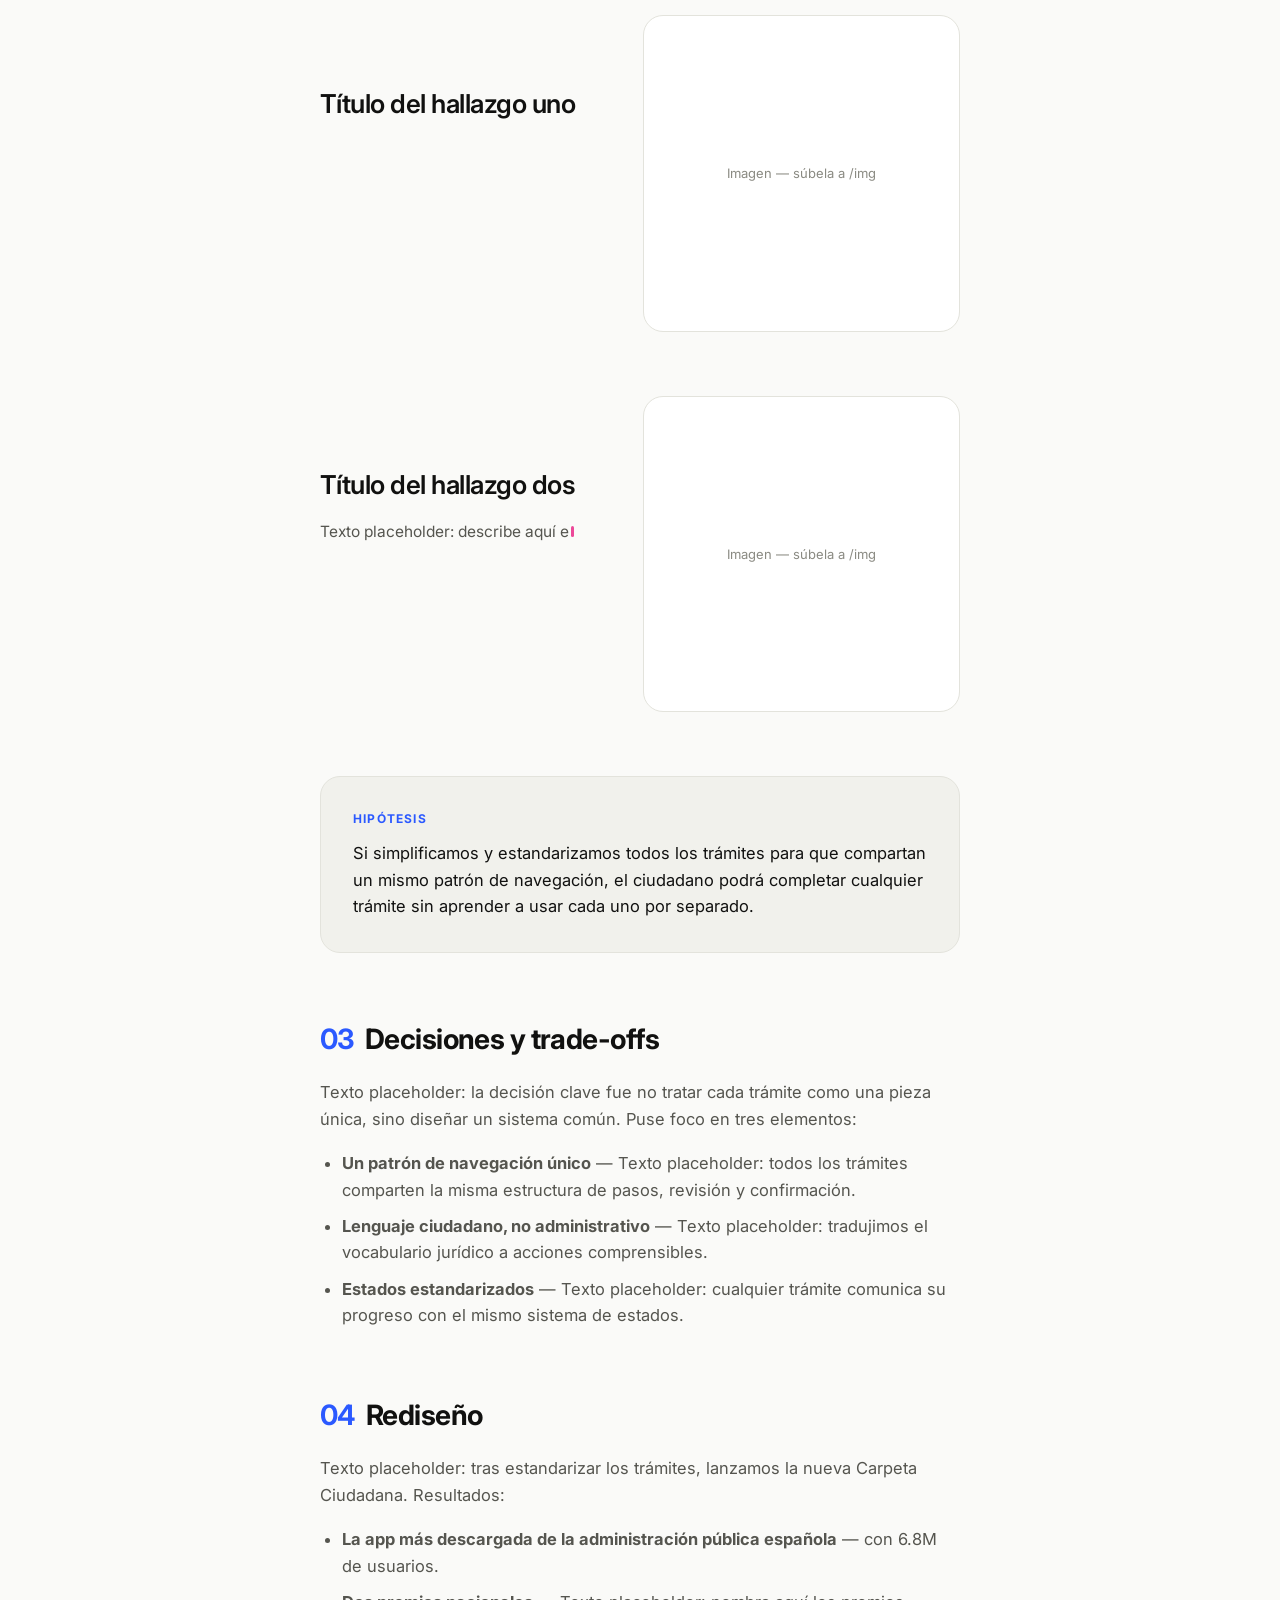
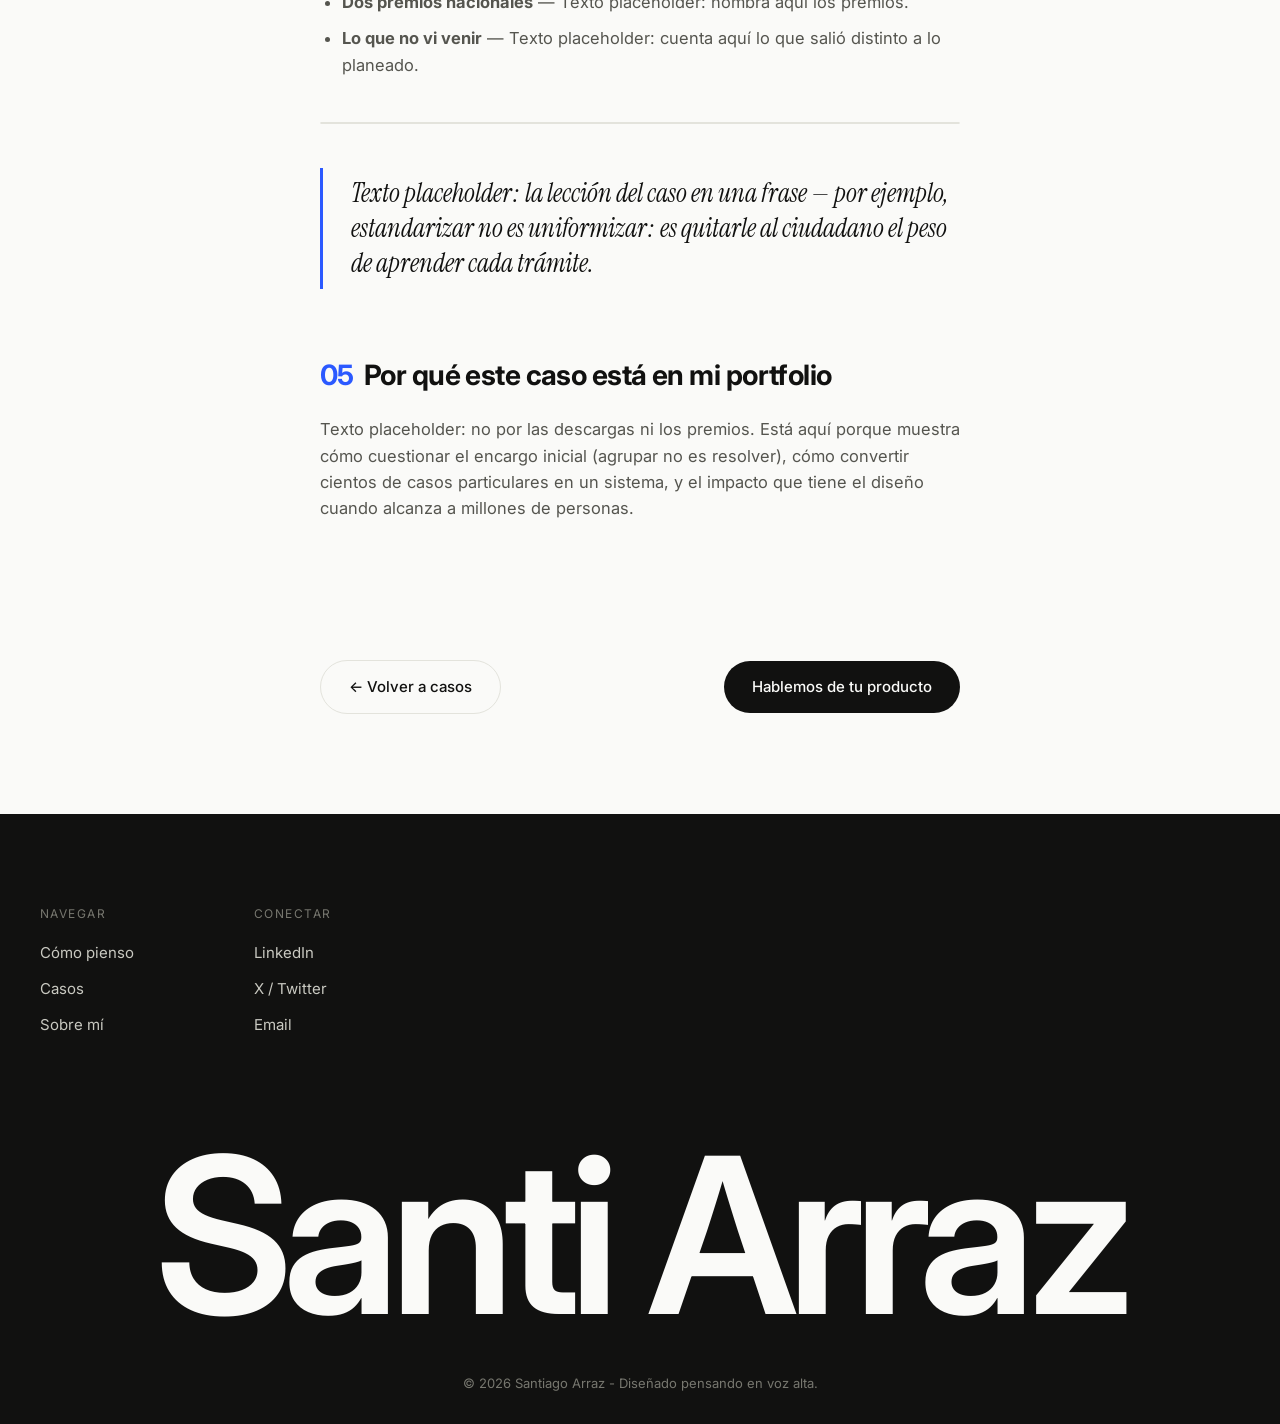
==== commit 9d2180a1: "Primeros pasos carpeta valid" ====
--- a/caso-carpeta-ciudadana.html
+++ b/caso-carpeta-ciudadana.html
@@ -56,8 +56,8 @@
   <article class="case-body">
 
     <h2 class="reveal"><span class="case-num">01</span>El problema</h2>
-    <p class="reveal">Texto placeholder: la administración pública ofrecía cientos de trámites repartidos en decenas de sedes electrónicas, cada una con su propio lenguaje, navegación y requisitos. El ciudadano no sabía dónde empezar, y abandonaba o acababa haciendo el trámite de forma presencial.</p>
-    <p class="reveal">Texto placeholder: el encargo inicial era "reunir todos los trámites en una sola app". Pero agrupar complejidad no la elimina — solo la concentra.</p>
+    <p class="reveal">La administración española necesitaba integrar 14 trámites distintos, cada uno alojado en un servidor diferente y con su propio proceso de solicitud.</p>
+    <p class="reveal">No había ningún sistema común que unificara la experiencia.</p>
 
     <p class="pull reveal">Reunir todos los trámites en una app no aportaría valor si antes no se simplificaban y estandarizaban.</p>
 
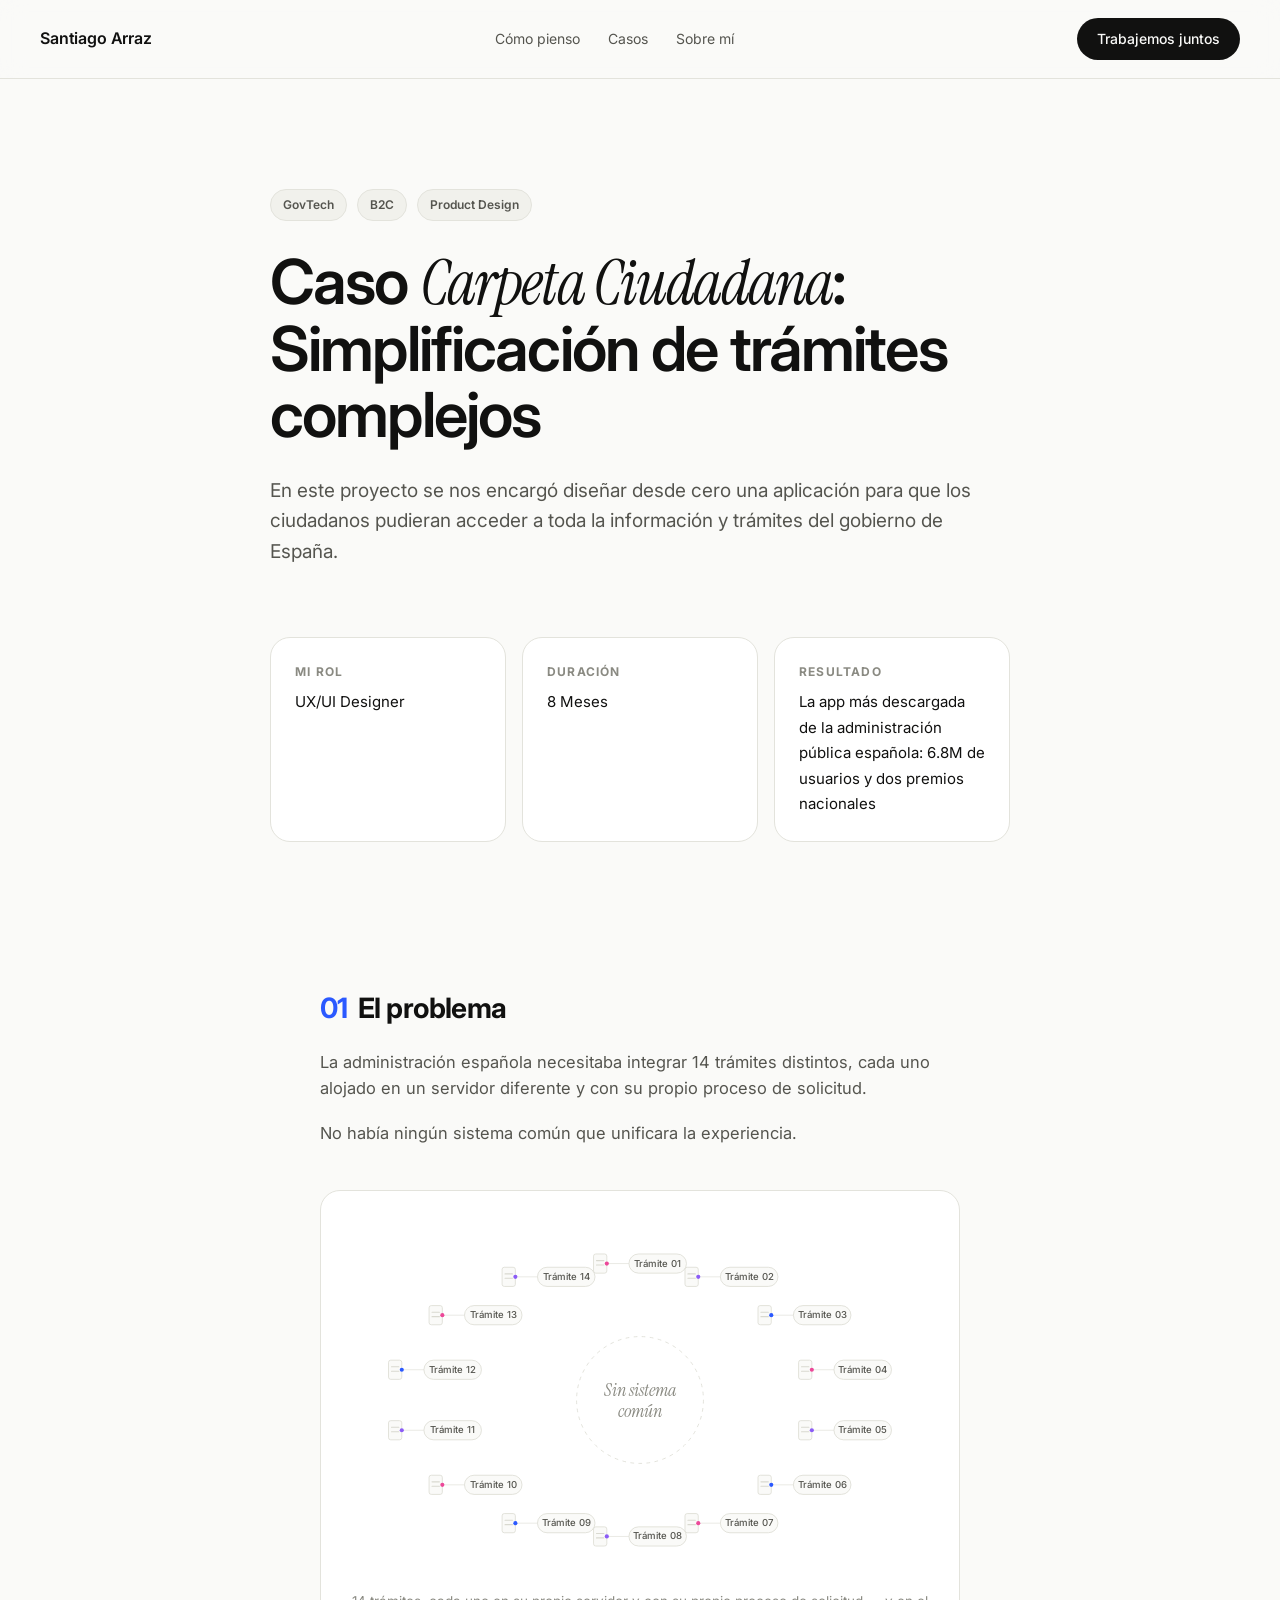
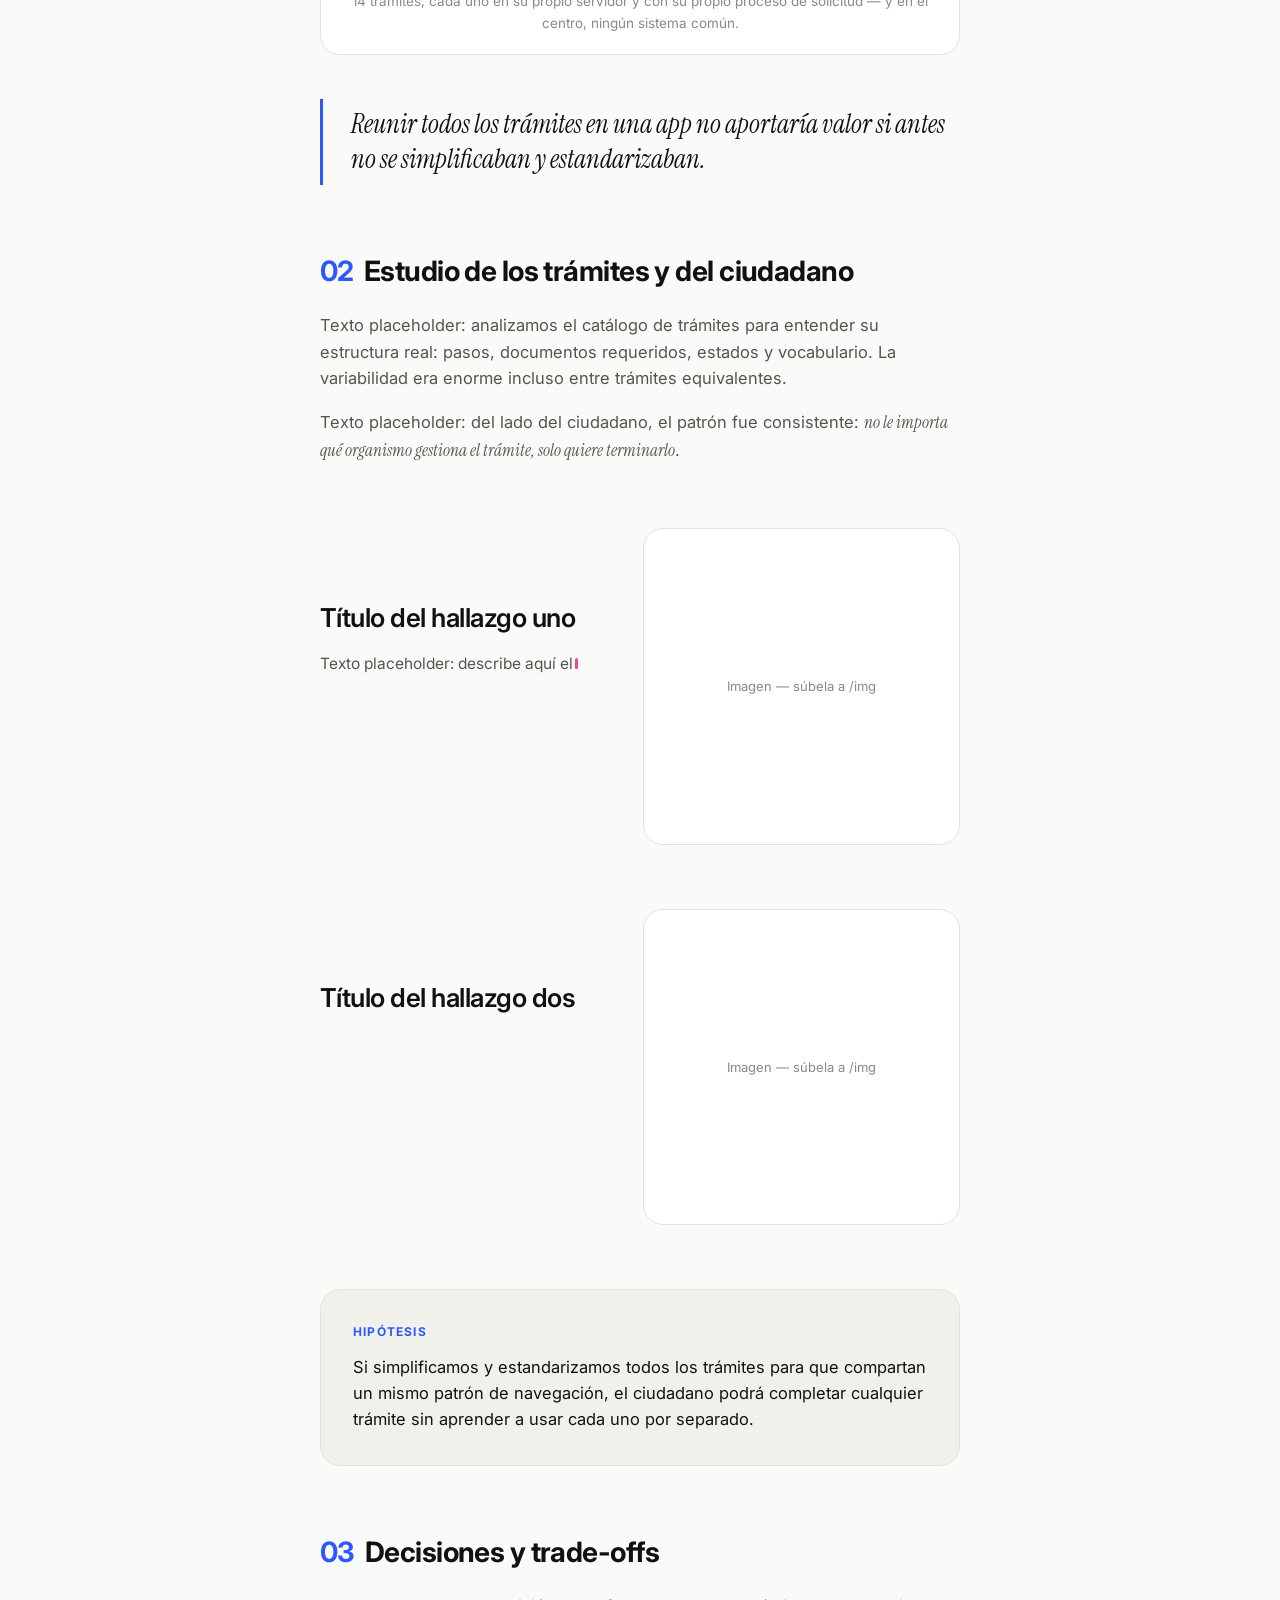
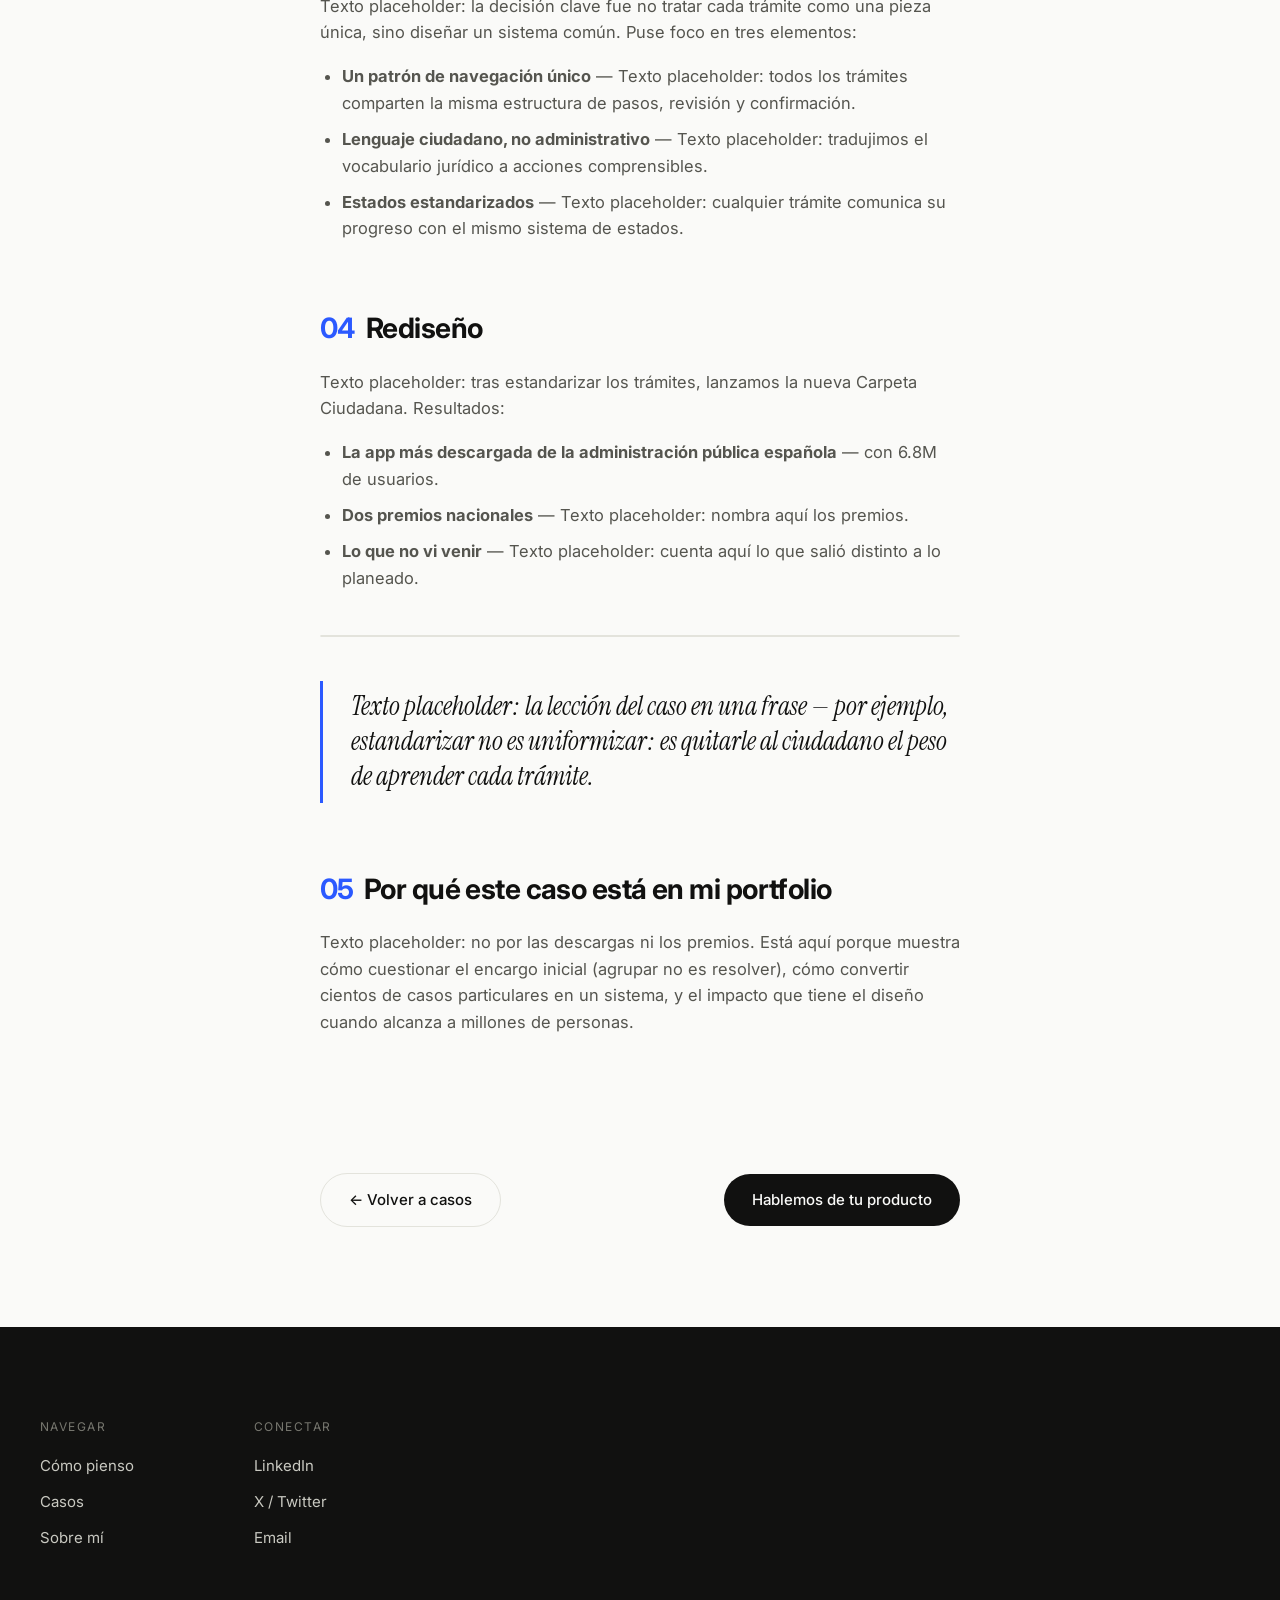
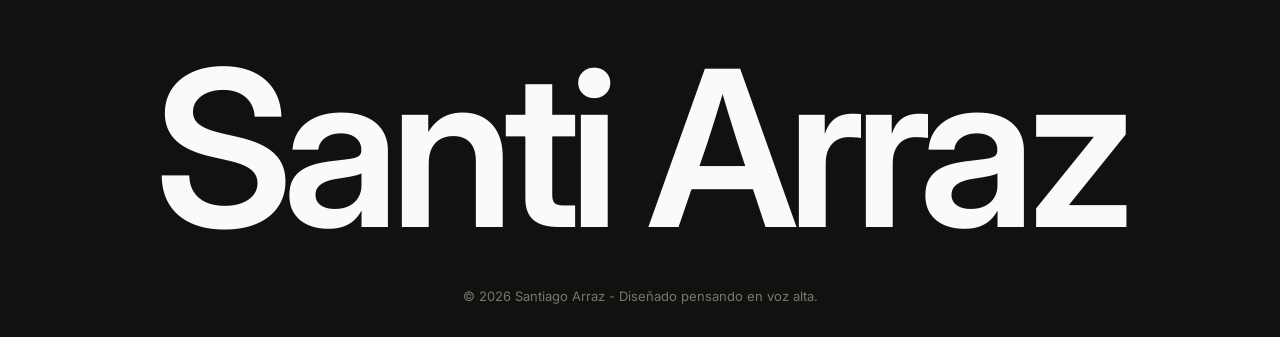
==== commit 169370bd: "animacion carpeta trámites" ====
--- a/caso-carpeta-ciudadana.html
+++ b/caso-carpeta-ciudadana.html
@@ -59,6 +59,134 @@
     <p class="reveal">La administración española necesitaba integrar 14 trámites distintos, cada uno alojado en un servidor diferente y con su propio proceso de solicitud.</p>
     <p class="reveal">No había ningún sistema común que unificara la experiencia.</p>
 
+    <!-- Ilustración: 14 trámites aislados, sin sistema común en el centro -->
+    <figure class="case-figure reveal">
+      <svg viewBox="0 0 800 480" xmlns="http://www.w3.org/2000/svg" role="img" aria-label="Diagrama: 14 trámites aislados, cada uno con su propio servidor y proceso, y en el centro un hueco vacío que representa la falta de un sistema común">
+
+        <!-- Hueco central: el sistema común que no existía -->
+        <g class="cf-ghost">
+          <circle cx="400" cy="240" r="86" fill="none" stroke="#d9d9d0" stroke-dasharray="5 6"/>
+          <text class="cf-ghost-label" x="400" y="235" text-anchor="middle">Sin sistema</text>
+          <text class="cf-ghost-label" x="400" y="263" text-anchor="middle">común</text>
+        </g>
+
+        <!-- 14 islas: servidor propio → proceso propio → trámite -->
+        <g>
+          <rect class="cf-node" x="337" y="42" width="18" height="26" rx="3"/>
+          <line class="cf-server-line" x1="341" y1="51" x2="351" y2="51"/><line class="cf-server-line" x1="341" y1="57" x2="351" y2="57"/>
+          <path class="cf-path" d="M355 55 L385 55"/>
+          <rect class="cf-node" x="385" y="42" width="78" height="26" rx="13"/>
+          <text class="cf-node-label" x="424" y="59" font-size="11" text-anchor="middle">Trámite 01</text>
+          <circle class="cf-shuttle" r="2.8" fill="#ec4899" style="--p: path('M355 55 L385 55'); --d: 1.5s; --t: 0s"/>
+        </g>
+        <g>
+          <rect class="cf-node" x="461" y="60" width="18" height="26" rx="3"/>
+          <line class="cf-server-line" x1="465" y1="69" x2="475" y2="69"/><line class="cf-server-line" x1="465" y1="75" x2="475" y2="75"/>
+          <path class="cf-path" d="M479 73 L509 73"/>
+          <rect class="cf-node" x="509" y="60" width="78" height="26" rx="13"/>
+          <text class="cf-node-label" x="548" y="77" font-size="11" text-anchor="middle">Trámite 02</text>
+          <circle class="cf-shuttle" r="2.8" fill="#8b5cf6" style="--p: path('M479 73 L509 73'); --d: 1.8s; --t: -0.4s"/>
+        </g>
+        <g>
+          <rect class="cf-node" x="560" y="112" width="18" height="26" rx="3"/>
+          <line class="cf-server-line" x1="564" y1="121" x2="574" y2="121"/><line class="cf-server-line" x1="564" y1="127" x2="574" y2="127"/>
+          <path class="cf-path" d="M578 125 L608 125"/>
+          <rect class="cf-node" x="608" y="112" width="78" height="26" rx="13"/>
+          <text class="cf-node-label" x="647" y="129" font-size="11" text-anchor="middle">Trámite 03</text>
+          <circle class="cf-shuttle" r="2.8" fill="#2b59ff" style="--p: path('M578 125 L608 125'); --d: 1.6s; --t: -0.9s"/>
+        </g>
+        <g>
+          <rect class="cf-node" x="615" y="186" width="18" height="26" rx="3"/>
+          <line class="cf-server-line" x1="619" y1="195" x2="629" y2="195"/><line class="cf-server-line" x1="619" y1="201" x2="629" y2="201"/>
+          <path class="cf-path" d="M633 199 L663 199"/>
+          <rect class="cf-node" x="663" y="186" width="78" height="26" rx="13"/>
+          <text class="cf-node-label" x="702" y="203" font-size="11" text-anchor="middle">Trámite 04</text>
+          <circle class="cf-shuttle" r="2.8" fill="#ec4899" style="--p: path('M633 199 L663 199'); --d: 1.9s; --t: -0.2s"/>
+        </g>
+        <g>
+          <rect class="cf-node" x="615" y="268" width="18" height="26" rx="3"/>
+          <line class="cf-server-line" x1="619" y1="277" x2="629" y2="277"/><line class="cf-server-line" x1="619" y1="283" x2="629" y2="283"/>
+          <path class="cf-path" d="M633 281 L663 281"/>
+          <rect class="cf-node" x="663" y="268" width="78" height="26" rx="13"/>
+          <text class="cf-node-label" x="702" y="285" font-size="11" text-anchor="middle">Trámite 05</text>
+          <circle class="cf-shuttle" r="2.8" fill="#8b5cf6" style="--p: path('M633 281 L663 281'); --d: 1.5s; --t: -1.1s"/>
+        </g>
+        <g>
+          <rect class="cf-node" x="560" y="342" width="18" height="26" rx="3"/>
+          <line class="cf-server-line" x1="564" y1="351" x2="574" y2="351"/><line class="cf-server-line" x1="564" y1="357" x2="574" y2="357"/>
+          <path class="cf-path" d="M578 355 L608 355"/>
+          <rect class="cf-node" x="608" y="342" width="78" height="26" rx="13"/>
+          <text class="cf-node-label" x="647" y="359" font-size="11" text-anchor="middle">Trámite 06</text>
+          <circle class="cf-shuttle" r="2.8" fill="#2b59ff" style="--p: path('M578 355 L608 355'); --d: 1.7s; --t: -0.6s"/>
+        </g>
+        <g>
+          <rect class="cf-node" x="461" y="394" width="18" height="26" rx="3"/>
+          <line class="cf-server-line" x1="465" y1="403" x2="475" y2="403"/><line class="cf-server-line" x1="465" y1="409" x2="475" y2="409"/>
+          <path class="cf-path" d="M479 407 L509 407"/>
+          <rect class="cf-node" x="509" y="394" width="78" height="26" rx="13"/>
+          <text class="cf-node-label" x="548" y="411" font-size="11" text-anchor="middle">Trámite 07</text>
+          <circle class="cf-shuttle" r="2.8" fill="#ec4899" style="--p: path('M479 407 L509 407'); --d: 1.6s; --t: -1.3s"/>
+        </g>
+        <g>
+          <rect class="cf-node" x="337" y="412" width="18" height="26" rx="3"/>
+          <line class="cf-server-line" x1="341" y1="421" x2="351" y2="421"/><line class="cf-server-line" x1="341" y1="427" x2="351" y2="427"/>
+          <path class="cf-path" d="M355 425 L385 425"/>
+          <rect class="cf-node" x="385" y="412" width="78" height="26" rx="13"/>
+          <text class="cf-node-label" x="424" y="429" font-size="11" text-anchor="middle">Trámite 08</text>
+          <circle class="cf-shuttle" r="2.8" fill="#8b5cf6" style="--p: path('M355 425 L385 425'); --d: 1.8s; --t: -0.8s"/>
+        </g>
+        <g>
+          <rect class="cf-node" x="213" y="394" width="18" height="26" rx="3"/>
+          <line class="cf-server-line" x1="217" y1="403" x2="227" y2="403"/><line class="cf-server-line" x1="217" y1="409" x2="227" y2="409"/>
+          <path class="cf-path" d="M231 407 L261 407"/>
+          <rect class="cf-node" x="261" y="394" width="78" height="26" rx="13"/>
+          <text class="cf-node-label" x="300" y="411" font-size="11" text-anchor="middle">Trámite 09</text>
+          <circle class="cf-shuttle" r="2.8" fill="#2b59ff" style="--p: path('M231 407 L261 407'); --d: 1.5s; --t: -0.3s"/>
+        </g>
+        <g>
+          <rect class="cf-node" x="114" y="342" width="18" height="26" rx="3"/>
+          <line class="cf-server-line" x1="118" y1="351" x2="128" y2="351"/><line class="cf-server-line" x1="118" y1="357" x2="128" y2="357"/>
+          <path class="cf-path" d="M132 355 L162 355"/>
+          <rect class="cf-node" x="162" y="342" width="78" height="26" rx="13"/>
+          <text class="cf-node-label" x="201" y="359" font-size="11" text-anchor="middle">Trámite 10</text>
+          <circle class="cf-shuttle" r="2.8" fill="#ec4899" style="--p: path('M132 355 L162 355'); --d: 1.7s; --t: -1s"/>
+        </g>
+        <g>
+          <rect class="cf-node" x="59" y="268" width="18" height="26" rx="3"/>
+          <line class="cf-server-line" x1="63" y1="277" x2="73" y2="277"/><line class="cf-server-line" x1="63" y1="283" x2="73" y2="283"/>
+          <path class="cf-path" d="M77 281 L107 281"/>
+          <rect class="cf-node" x="107" y="268" width="78" height="26" rx="13"/>
+          <text class="cf-node-label" x="146" y="285" font-size="11" text-anchor="middle">Trámite 11</text>
+          <circle class="cf-shuttle" r="2.8" fill="#8b5cf6" style="--p: path('M77 281 L107 281'); --d: 1.6s; --t: -0.5s"/>
+        </g>
+        <g>
+          <rect class="cf-node" x="59" y="186" width="18" height="26" rx="3"/>
+          <line class="cf-server-line" x1="63" y1="195" x2="73" y2="195"/><line class="cf-server-line" x1="63" y1="201" x2="73" y2="201"/>
+          <path class="cf-path" d="M77 199 L107 199"/>
+          <rect class="cf-node" x="107" y="186" width="78" height="26" rx="13"/>
+          <text class="cf-node-label" x="146" y="203" font-size="11" text-anchor="middle">Trámite 12</text>
+          <circle class="cf-shuttle" r="2.8" fill="#2b59ff" style="--p: path('M77 199 L107 199'); --d: 1.9s; --t: -1.2s"/>
+        </g>
+        <g>
+          <rect class="cf-node" x="114" y="112" width="18" height="26" rx="3"/>
+          <line class="cf-server-line" x1="118" y1="121" x2="128" y2="121"/><line class="cf-server-line" x1="118" y1="127" x2="128" y2="127"/>
+          <path class="cf-path" d="M132 125 L162 125"/>
+          <rect class="cf-node" x="162" y="112" width="78" height="26" rx="13"/>
+          <text class="cf-node-label" x="201" y="129" font-size="11" text-anchor="middle">Trámite 13</text>
+          <circle class="cf-shuttle" r="2.8" fill="#ec4899" style="--p: path('M132 125 L162 125'); --d: 1.5s; --t: -0.7s"/>
+        </g>
+        <g>
+          <rect class="cf-node" x="213" y="60" width="18" height="26" rx="3"/>
+          <line class="cf-server-line" x1="217" y1="69" x2="227" y2="69"/><line class="cf-server-line" x1="217" y1="75" x2="227" y2="75"/>
+          <path class="cf-path" d="M231 73 L261 73"/>
+          <rect class="cf-node" x="261" y="60" width="78" height="26" rx="13"/>
+          <text class="cf-node-label" x="300" y="77" font-size="11" text-anchor="middle">Trámite 14</text>
+          <circle class="cf-shuttle" r="2.8" fill="#8b5cf6" style="--p: path('M231 73 L261 73'); --d: 1.8s; --t: -1.4s"/>
+        </g>
+      </svg>
+      <figcaption>14 trámites, cada uno en su propio servidor y con su propio proceso de solicitud — y en el centro, ningún sistema común.</figcaption>
+    </figure>
+
     <p class="pull reveal">Reunir todos los trámites en una app no aportaría valor si antes no se simplificaban y estandarizaban.</p>
 
     <h2 class="reveal"><span class="case-num">02</span>Estudio de los trámites y del ciudadano</h2>
--- a/css/styles.css
+++ b/css/styles.css
@@ -781,8 +781,40 @@
   88% { opacity: 1; }
   100% { offset-distance: 100%; opacity: 0; }
 }
+/* Detalle de los servidores (ranuras) */
+.cf-server-line {
+  stroke: #d9d9d0;
+  stroke-width: 1.5;
+  stroke-linecap: round;
+}
+/* Punto lanzadera: va y vuelve por su proceso aislado */
+.cf-shuttle {
+  offset-path: var(--p);
+  offset-rotate: 0deg;
+  animation: cf-shuttle var(--d, 1.6s) ease-in-out var(--t, 0s) infinite alternate;
+}
+@keyframes cf-shuttle {
+  from { offset-distance: 0%; }
+  to { offset-distance: 100%; }
+}
+/* Hueco central: el sistema común que no existía */
+.cf-ghost {
+  animation: cf-pulse 4s ease-in-out infinite;
+}
+.cf-ghost-label {
+  font-family: var(--font-serif);
+  font-style: italic;
+  font-size: 24px;
+  fill: var(--ink-faint);
+}
+@keyframes cf-pulse {
+  0%, 100% { opacity: 0.55; }
+  50% { opacity: 1; }
+}
 @media (prefers-reduced-motion: reduce) {
   .cf-dot { animation: none; offset-distance: 55%; opacity: 0.6; }
+  .cf-shuttle { animation: none; offset-distance: 50%; }
+  .cf-ghost { animation: none; }
 }
 
 .case-nav {
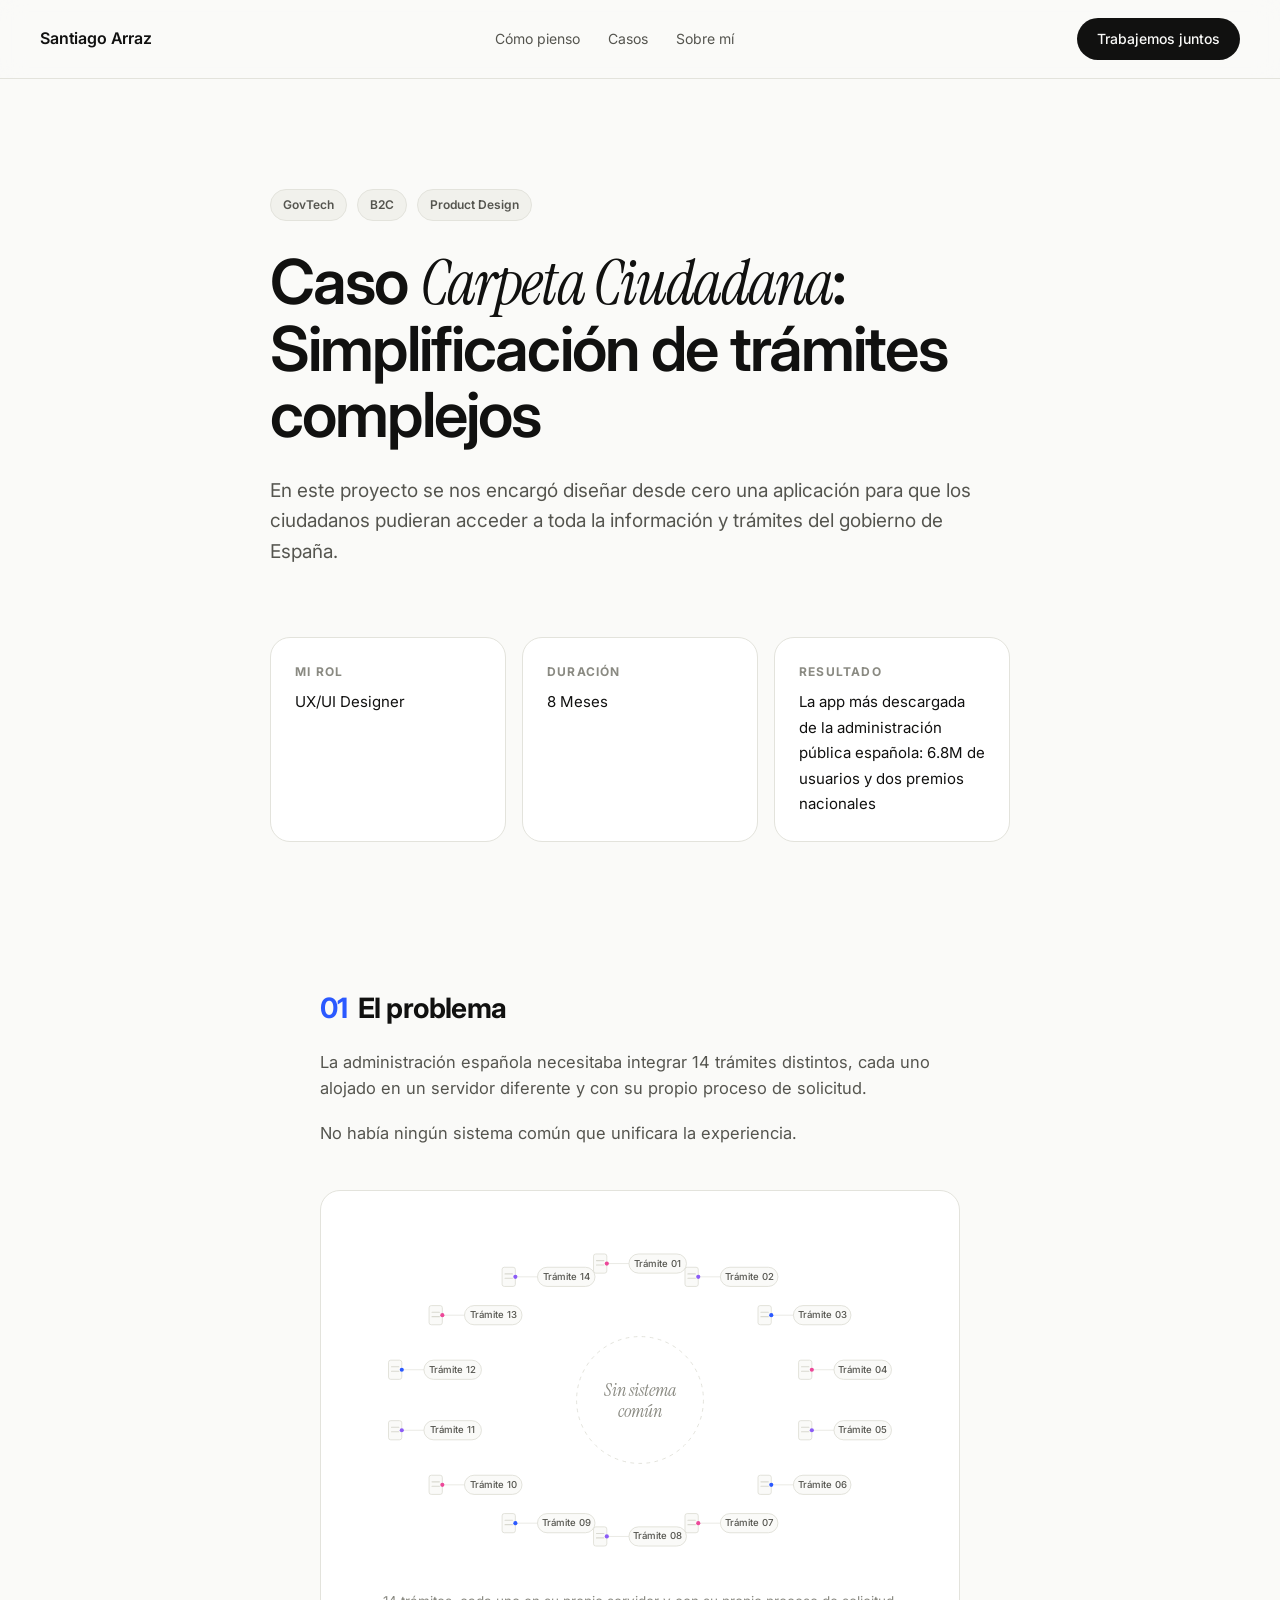
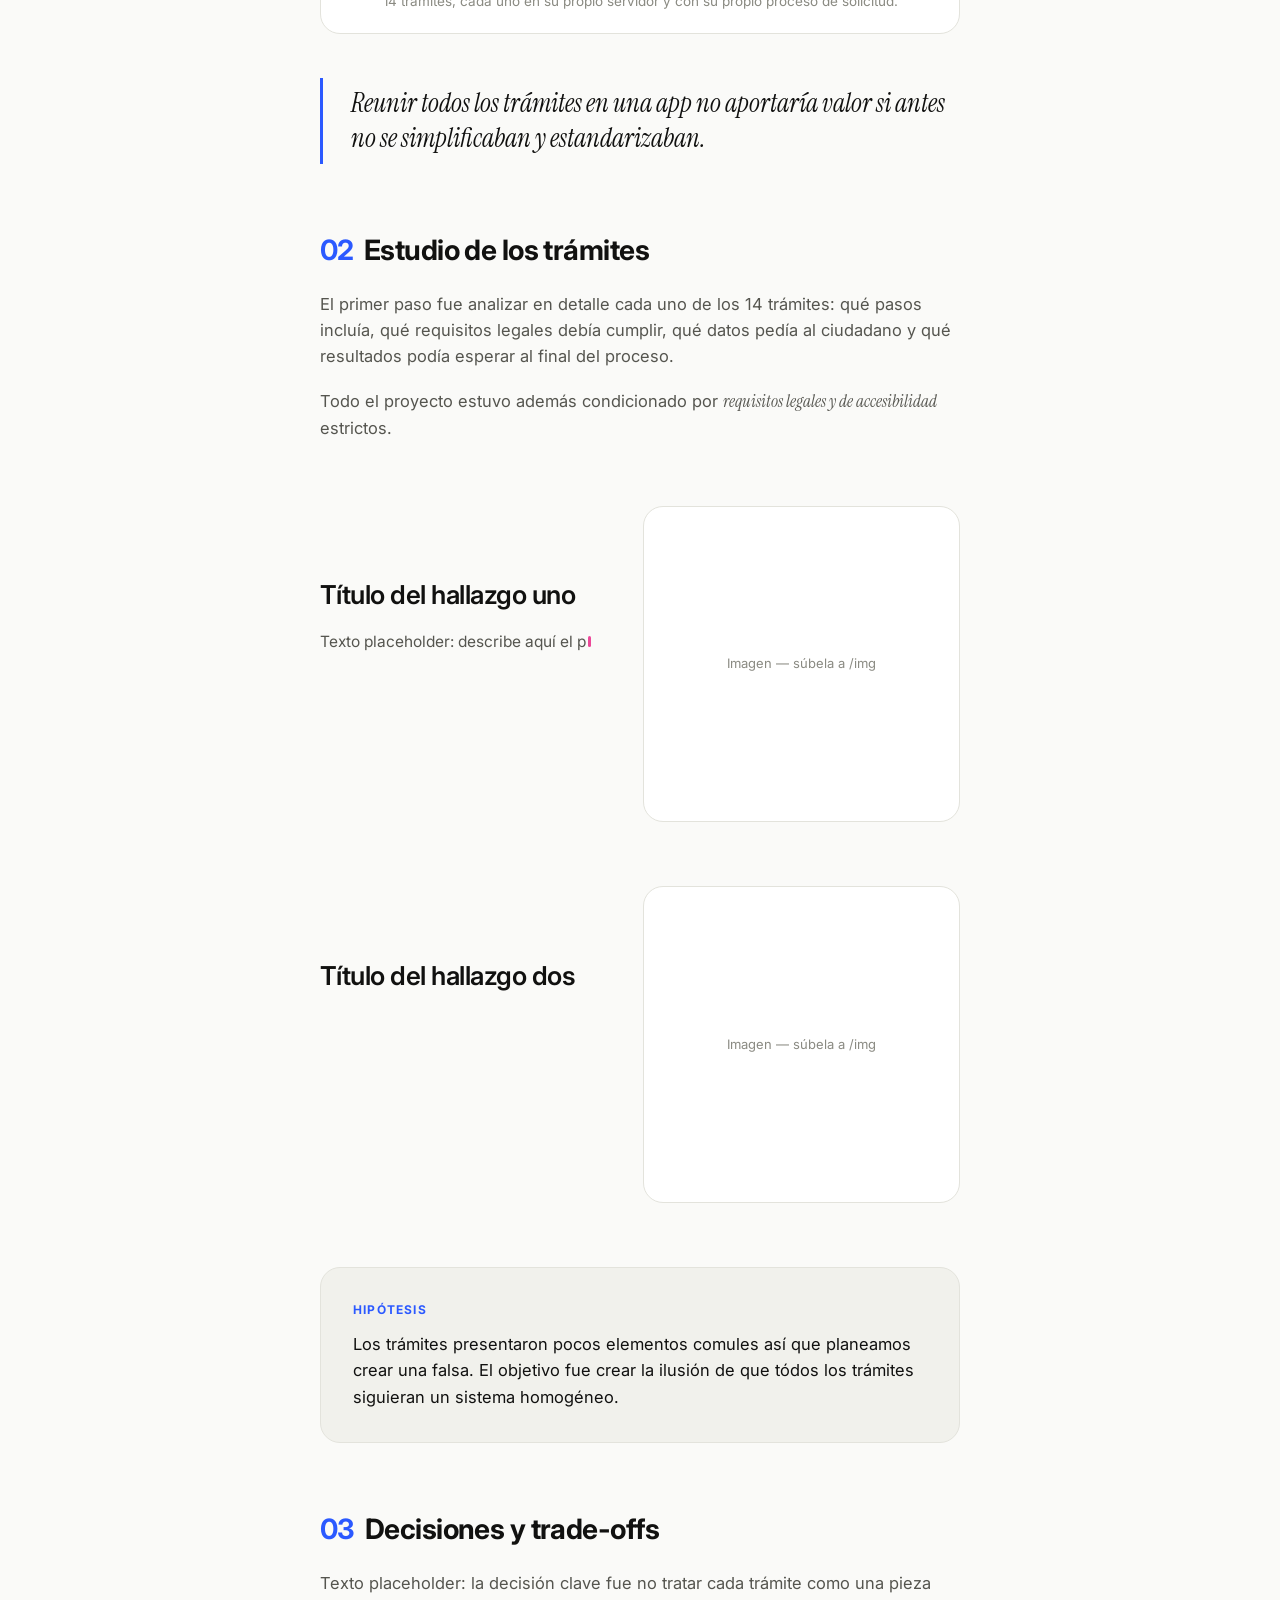
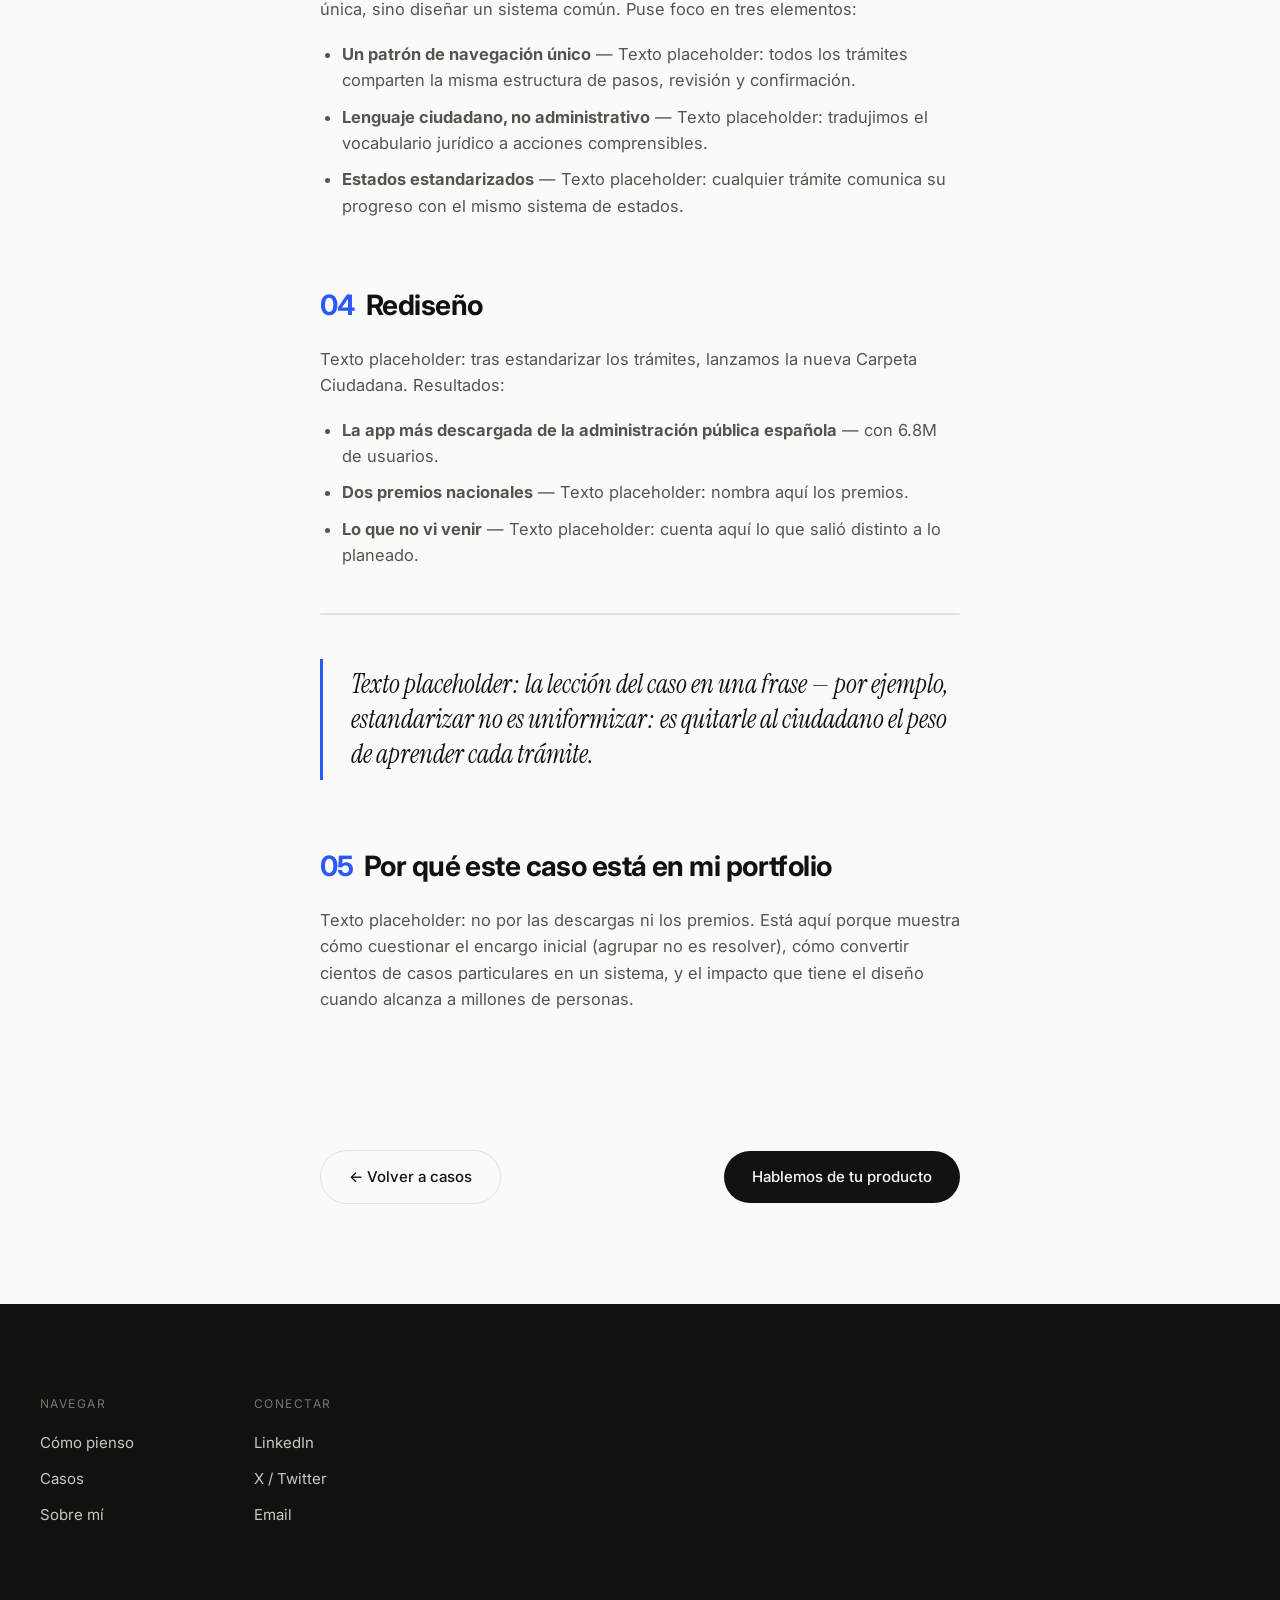
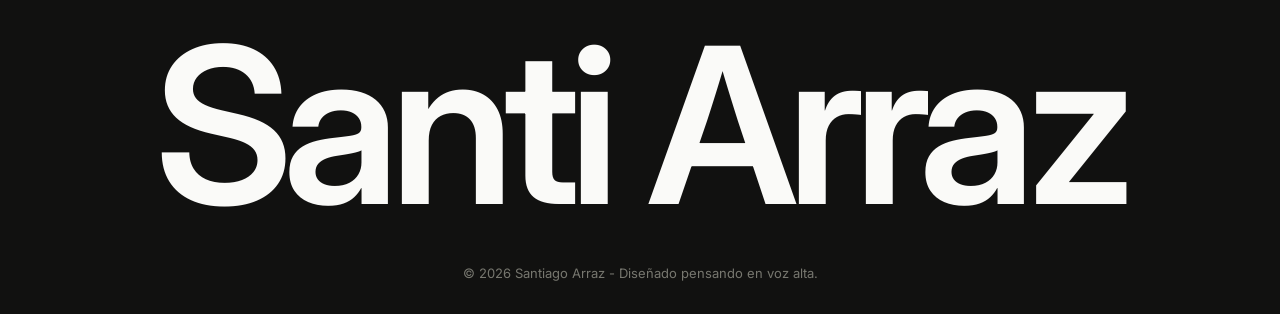
==== commit 9185f330: "Actualización textos carpeta hipóteis" ====
--- a/caso-carpeta-ciudadana.html
+++ b/caso-carpeta-ciudadana.html
@@ -184,14 +184,14 @@
           <circle class="cf-shuttle" r="2.8" fill="#8b5cf6" style="--p: path('M231 73 L261 73'); --d: 1.8s; --t: -1.4s"/>
         </g>
       </svg>
-      <figcaption>14 trámites, cada uno en su propio servidor y con su propio proceso de solicitud — y en el centro, ningún sistema común.</figcaption>
+      <figcaption>14 trámites, cada uno en su propio servidor y con su propio proceso de solicitud.</figcaption>
     </figure>
 
     <p class="pull reveal">Reunir todos los trámites en una app no aportaría valor si antes no se simplificaban y estandarizaban.</p>
 
-    <h2 class="reveal"><span class="case-num">02</span>Estudio de los trámites y del ciudadano</h2>
-    <p class="reveal">Texto placeholder: analizamos el catálogo de trámites para entender su estructura real: pasos, documentos requeridos, estados y vocabulario. La variabilidad era enorme incluso entre trámites equivalentes.</p>
-    <p class="reveal">Texto placeholder: del lado del ciudadano, el patrón fue consistente: <em>no le importa qué organismo gestiona el trámite, solo quiere terminarlo</em>.</p>
+    <h2 class="reveal"><span class="case-num">02</span>Estudio de los trámites</h2>
+    <p class="reveal">El primer paso fue analizar en detalle cada uno de los 14 trámites: qué pasos incluía, qué requisitos legales debía cumplir, qué datos pedía al ciudadano y qué resultados podía esperar al final del proceso.</p>
+    <p class="reveal">Todo el proyecto estuvo además condicionado por <em>requisitos legales y de accesibilidad</em> estrictos.</p>
 
     <!-- Bloques ilustrados del estudio (texto placeholder; imágenes en /img) -->
     <div class="case-feature reveal">
@@ -220,7 +220,7 @@
 
     <div class="decision-box reveal">
       <strong>Hipótesis</strong>
-      <p>Si simplificamos y estandarizamos todos los trámites para que compartan un mismo patrón de navegación, el ciudadano podrá completar cualquier trámite sin aprender a usar cada uno por separado.</p>
+      <p>Los trámites presentaron pocos elementos comules así que planeamos crear una falsa. El objetivo fue crear la ilusión de que tódos los trámites siguieran un sistema homogéneo.</p>
     </div>
 
     <h2 class="reveal"><span class="case-num">03</span>Decisiones y trade-offs</h2>
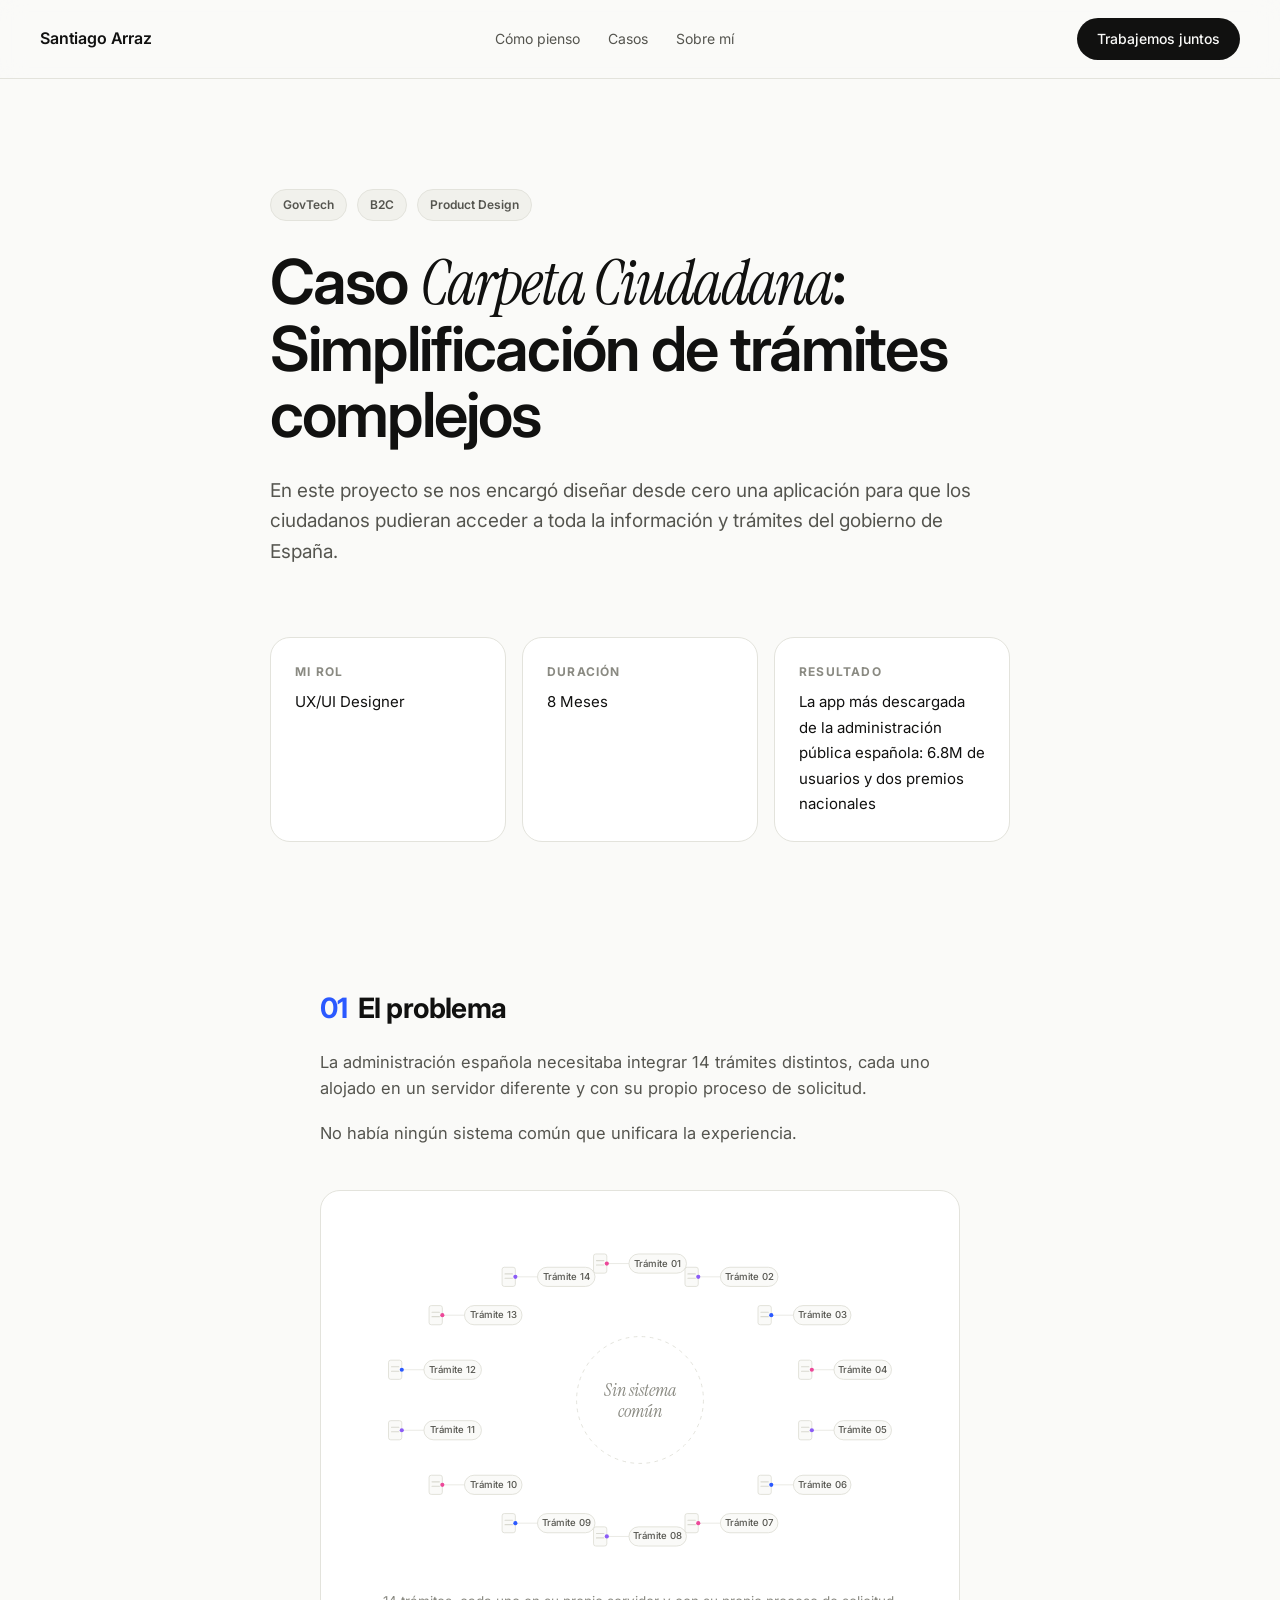
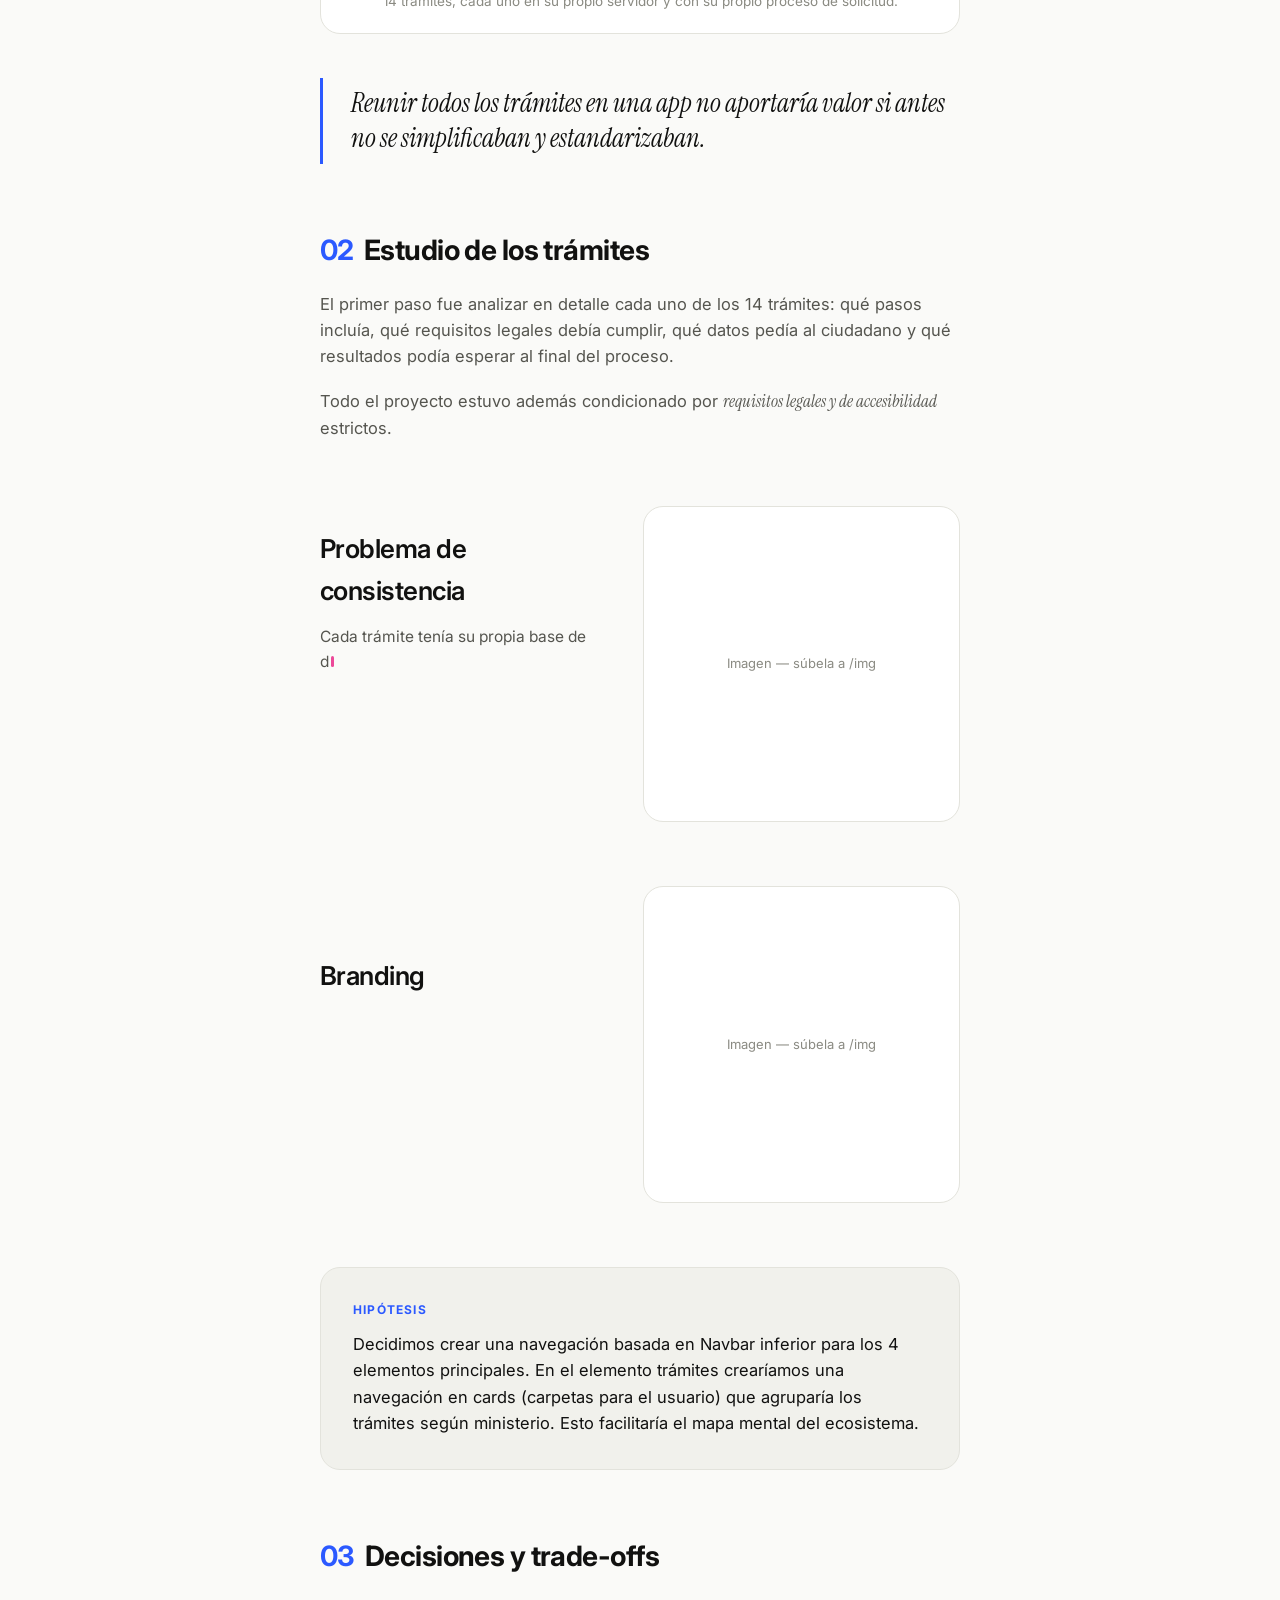
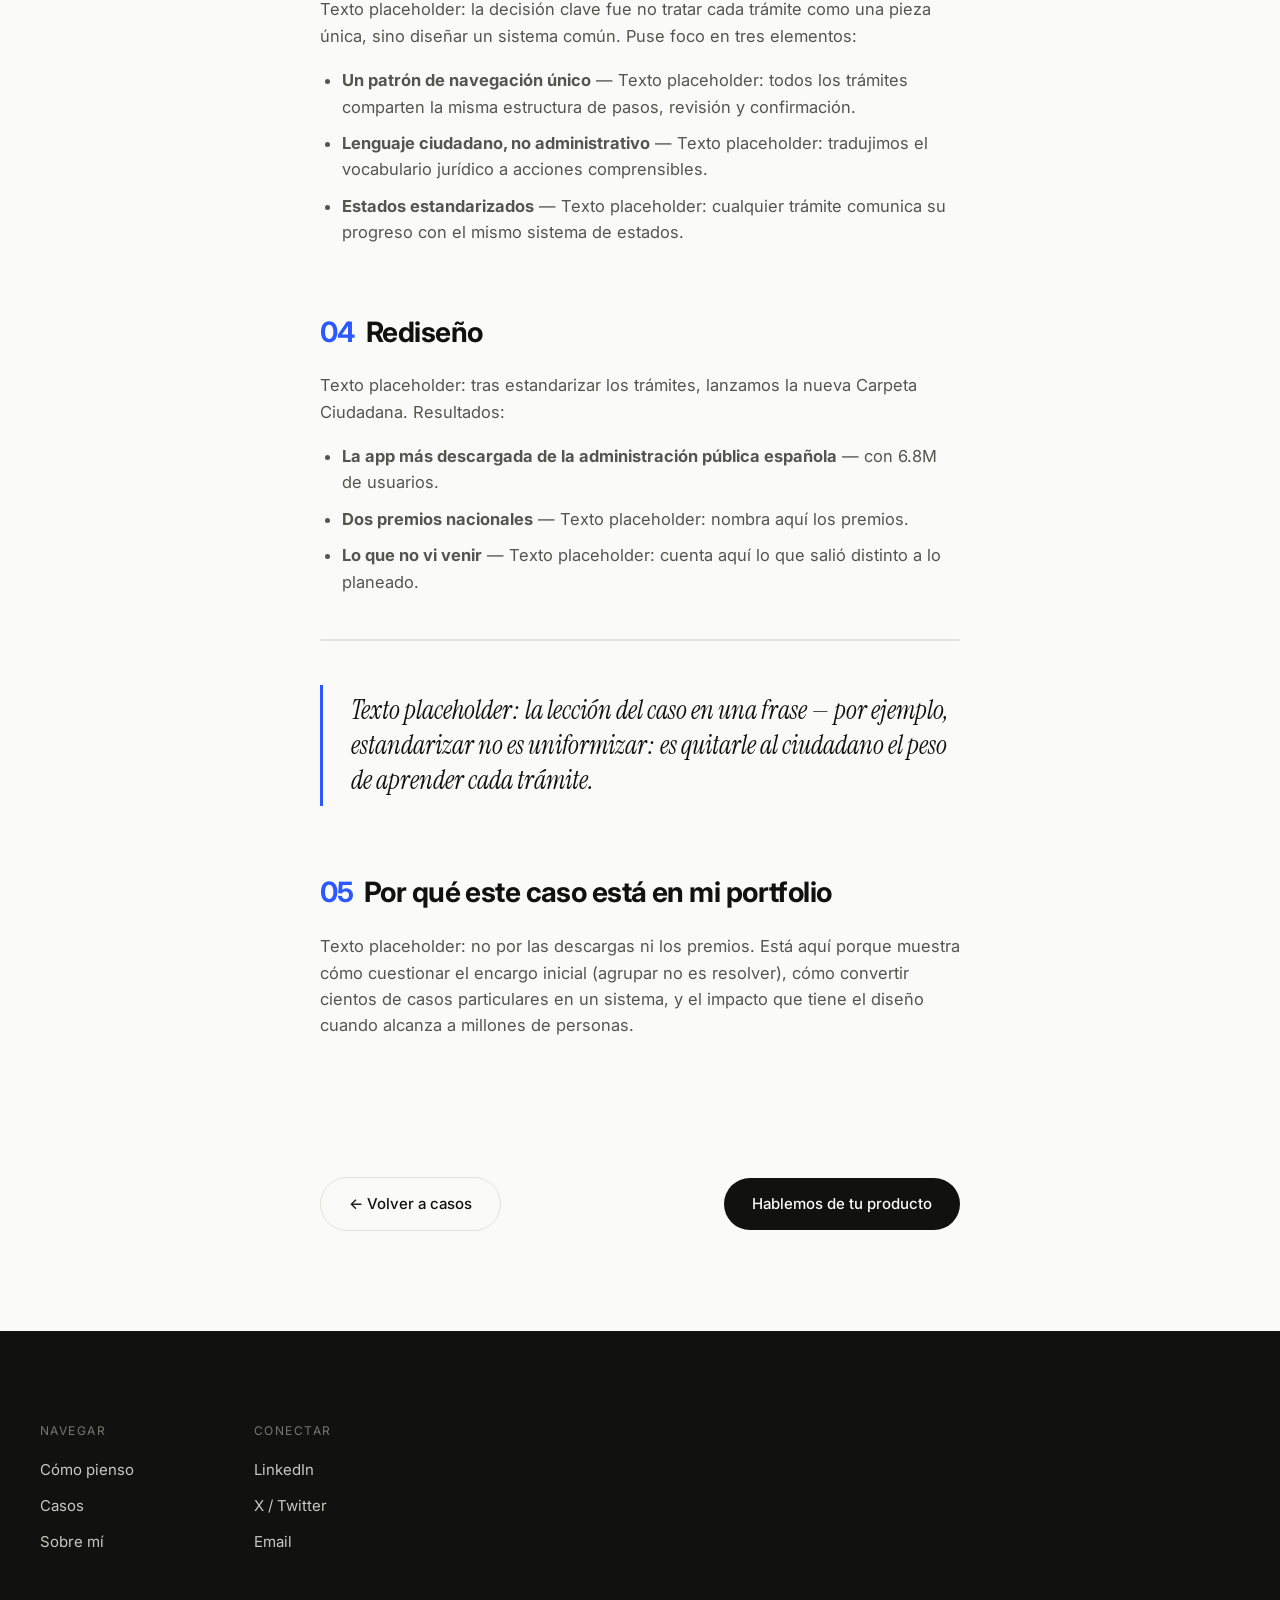
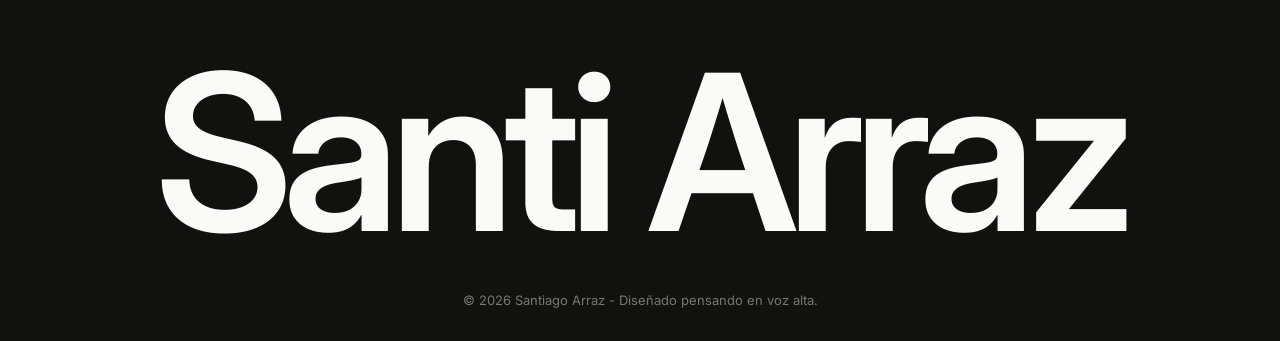
==== commit 2862e9d5: "Hipótesis" ====
--- a/caso-carpeta-ciudadana.html
+++ b/caso-carpeta-ciudadana.html
@@ -196,8 +196,8 @@
     <!-- Bloques ilustrados del estudio (texto placeholder; imágenes en /img) -->
     <div class="case-feature reveal">
       <div class="case-feature__text">
-        <h3>Título del hallazgo uno</h3>
-        <p class="type-on-view">Texto placeholder: describe aquí el primer hallazgo del análisis — por ejemplo, la fragmentación de sedes y lenguajes que desorientaba al ciudadano.</p>
+        <h3>Problema de consistencia</h3>
+        <p class="type-on-view">Cada trámite tenía su propia base de datos, su propio flujo y su propia interfaz, desarrolladas por equipos distintos. Algunos además redirigían al ciudadano a páginas externas por requisitos de seguridad.</p>
       </div>
       <div class="case-feature__frame">
         <div class="case-feature__inner">
@@ -208,8 +208,8 @@
 
     <div class="case-feature reveal">
       <div class="case-feature__text">
-        <h3>Título del hallazgo dos</h3>
-        <p class="type-on-view">Texto placeholder: describe aquí el segundo hallazgo — por ejemplo, qué pasos y estados se repetían en todos los trámites y podían estandarizarse.</p>
+        <h3>Branding</h3>
+        <p class="type-on-view">Los colores corporativos de la administración (rojo, amarillo y azul) presentaban un reto directo con los estándares de accesibilidad.</p>
       </div>
       <div class="case-feature__frame">
         <div class="case-feature__inner">
@@ -220,7 +220,7 @@
 
     <div class="decision-box reveal">
       <strong>Hipótesis</strong>
-      <p>Los trámites presentaron pocos elementos comules así que planeamos crear una falsa. El objetivo fue crear la ilusión de que tódos los trámites siguieran un sistema homogéneo.</p>
+      <p>Decidimos crear una navegación basada en Navbar inferior para los 4 elementos principales. En el elemento trámites crearíamos una navegación en cards (carpetas para el usuario) que agruparía los trámites según ministerio. Esto facilitaría el mapa mental del ecosistema.</p>
     </div>
 
     <h2 class="reveal"><span class="case-num">03</span>Decisiones y trade-offs</h2>
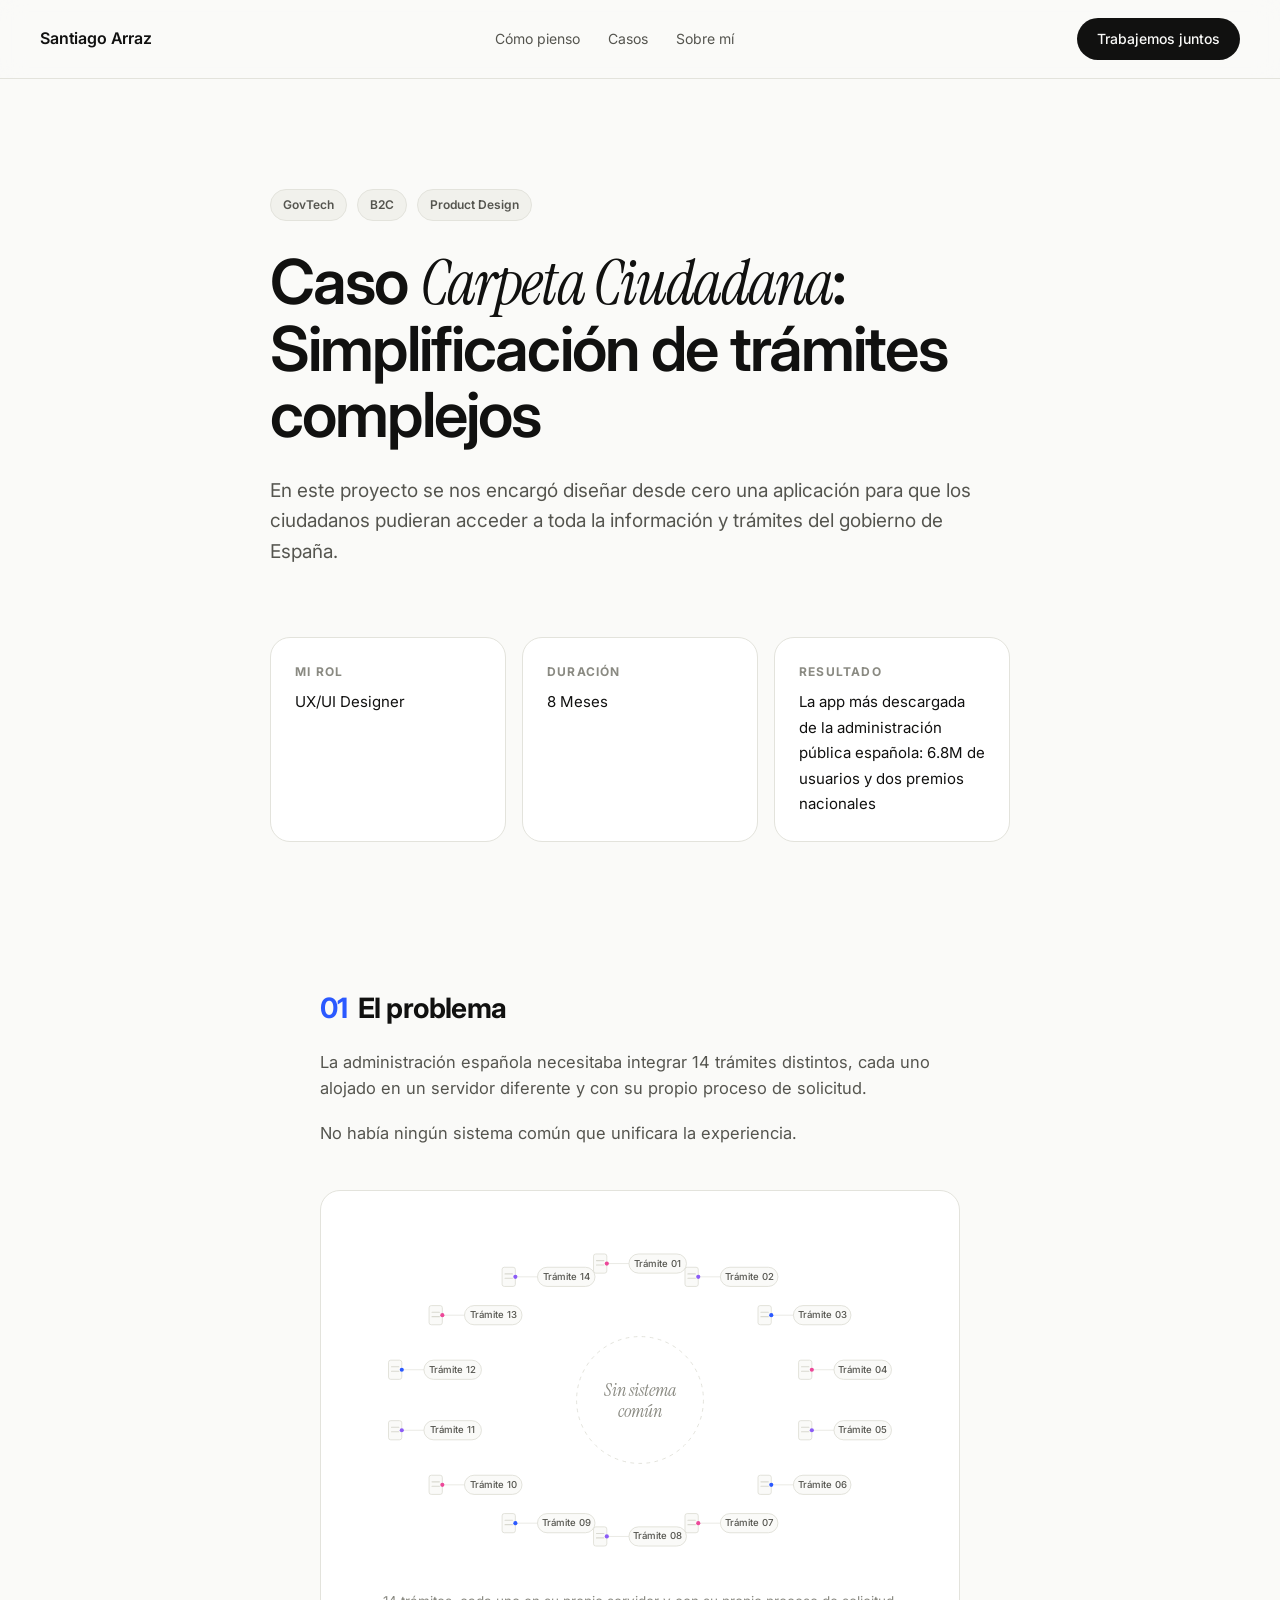
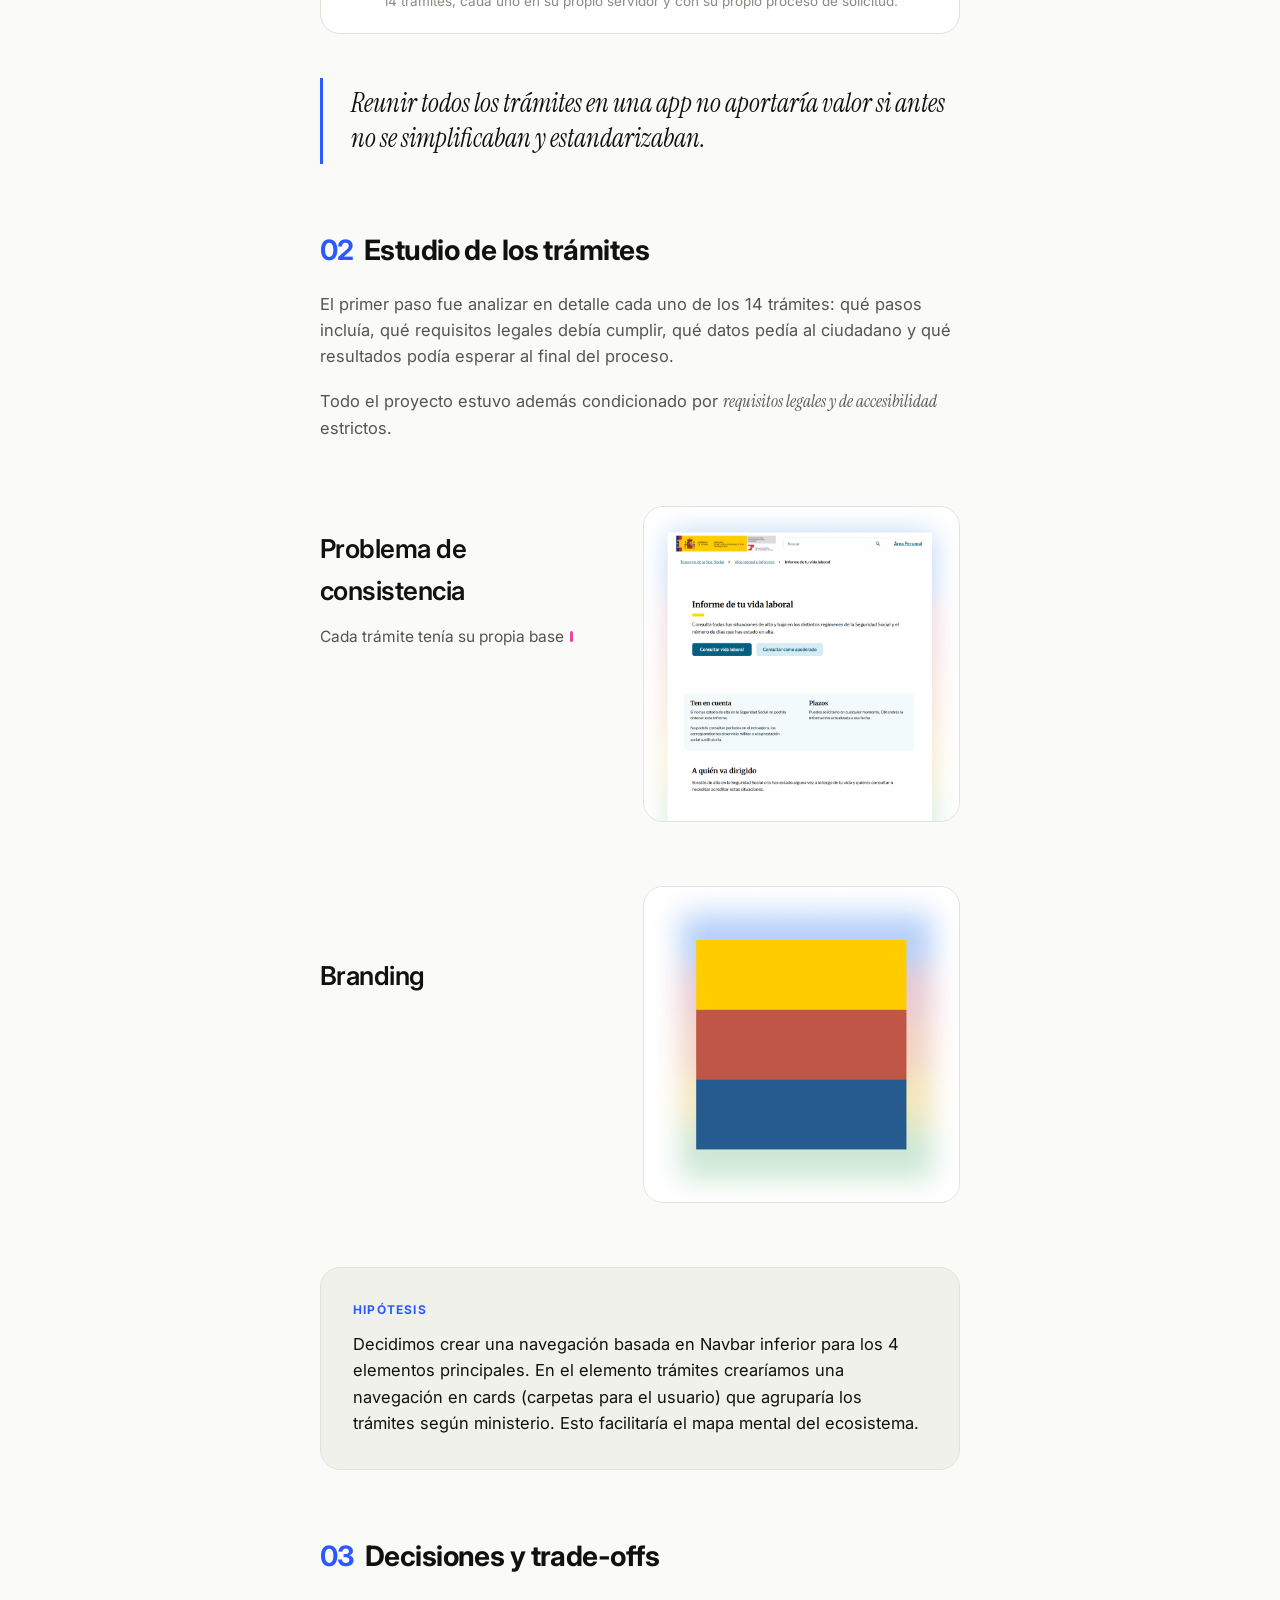
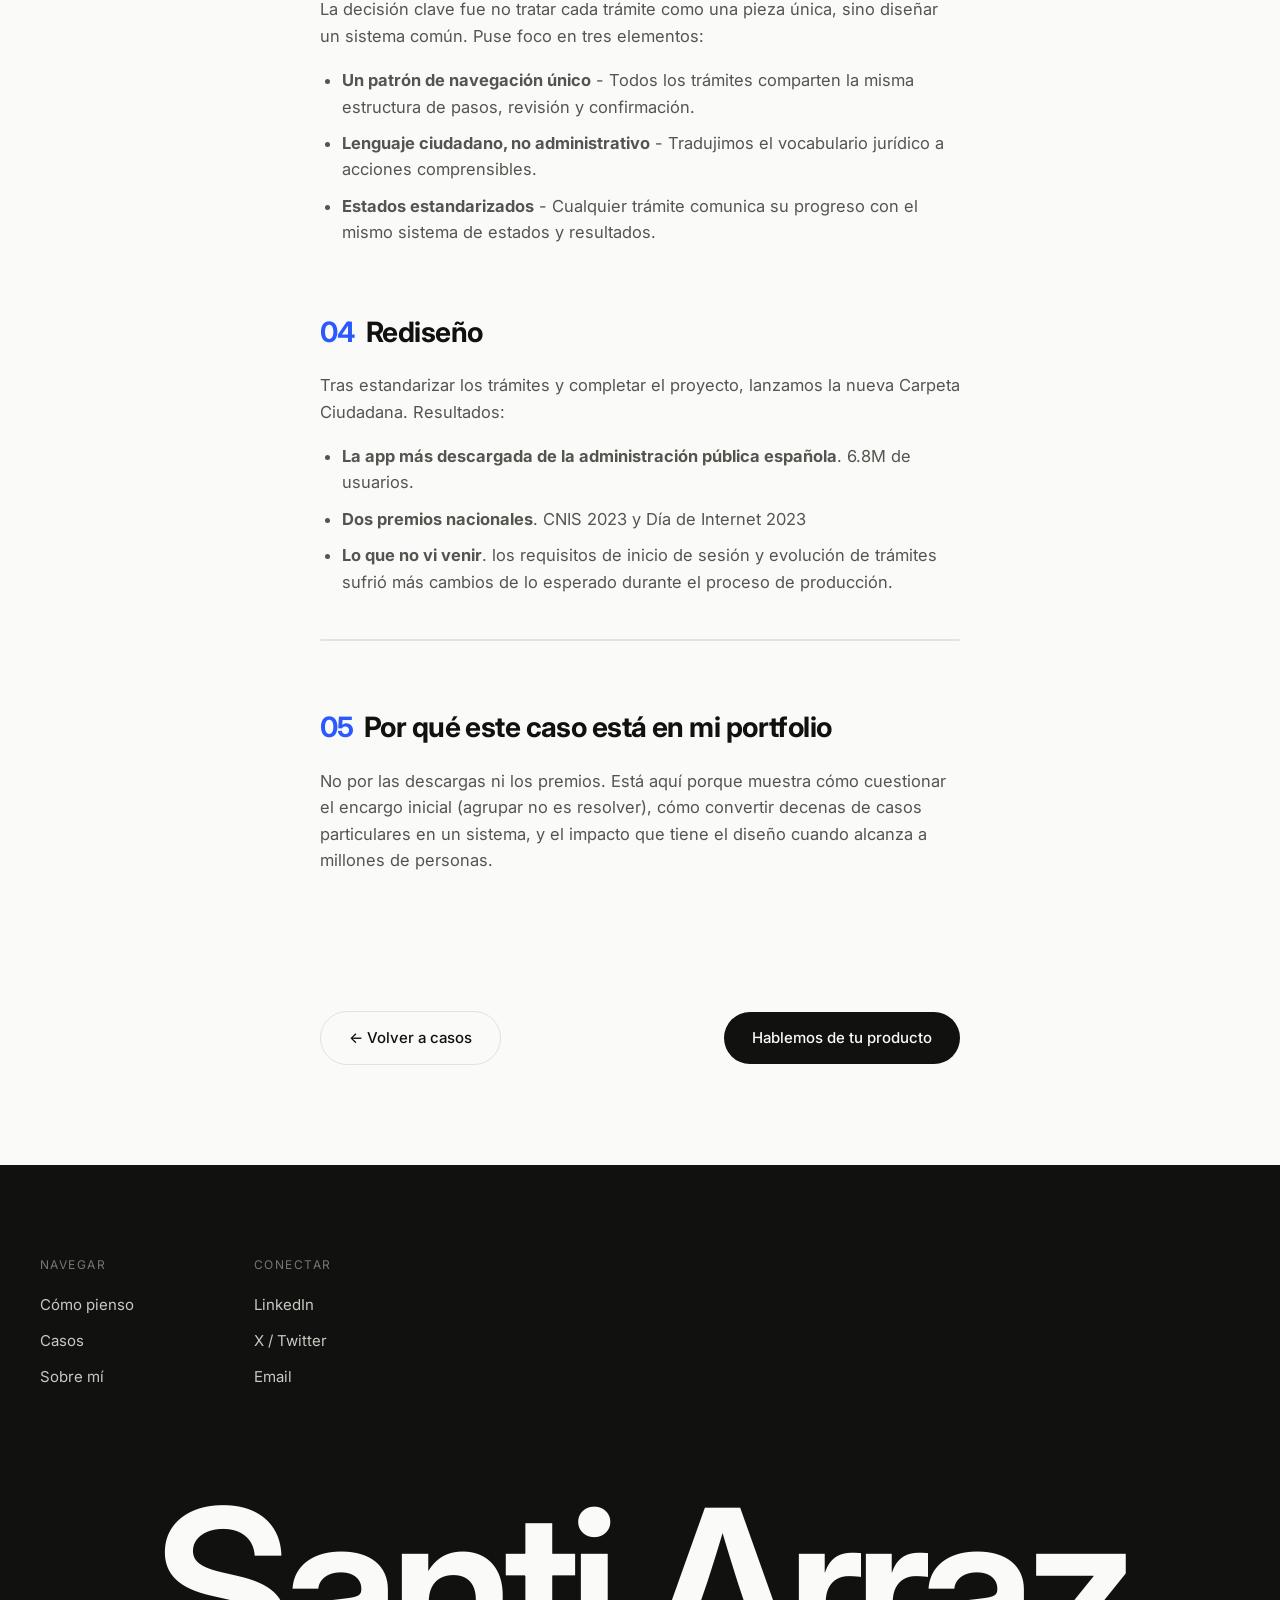
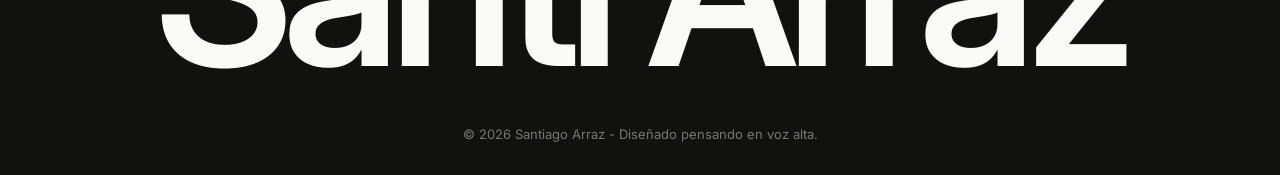
==== commit 2c0b4939: "Copies caso carpeta terminados" ====
--- a/caso-carpeta-ciudadana.html
+++ b/caso-carpeta-ciudadana.html
@@ -224,29 +224,27 @@
     </div>
 
     <h2 class="reveal"><span class="case-num">03</span>Decisiones y trade-offs</h2>
-    <p class="reveal">Texto placeholder: la decisión clave fue no tratar cada trámite como una pieza única, sino diseñar un sistema común. Puse foco en tres elementos:</p>
+    <p class="reveal">La decisión clave fue no tratar cada trámite como una pieza única, sino diseñar un sistema común. Puse foco en tres elementos:</p>
     <ul class="reveal">
-      <li><strong>Un patrón de navegación único</strong> — Texto placeholder: todos los trámites comparten la misma estructura de pasos, revisión y confirmación.</li>
-      <li><strong>Lenguaje ciudadano, no administrativo</strong> — Texto placeholder: tradujimos el vocabulario jurídico a acciones comprensibles.</li>
-      <li><strong>Estados estandarizados</strong> — Texto placeholder: cualquier trámite comunica su progreso con el mismo sistema de estados.</li>
+      <li><strong>Un patrón de navegación único</strong> - Todos los trámites comparten la misma estructura de pasos, revisión y confirmación.</li>
+      <li><strong>Lenguaje ciudadano, no administrativo</strong> - Tradujimos el vocabulario jurídico a acciones comprensibles.</li>
+      <li><strong>Estados estandarizados</strong> - Cualquier trámite comunica su progreso con el mismo sistema de estados y resultados.</li>
     </ul>
 
     <h2 class="reveal"><span class="case-num">04</span>Rediseño</h2>
-    <p class="reveal">Texto placeholder: tras estandarizar los trámites, lanzamos la nueva Carpeta Ciudadana. Resultados:</p>
+    <p class="reveal">Tras estandarizar los trámites y completar el proyecto, lanzamos la nueva Carpeta Ciudadana. Resultados:</p>
     <ul class="reveal">
-      <li><strong>La app más descargada de la administración pública española</strong> — con 6.8M de usuarios.</li>
-      <li><strong>Dos premios nacionales</strong> — Texto placeholder: nombra aquí los premios.</li>
-      <li><strong>Lo que no vi venir</strong> — Texto placeholder: cuenta aquí lo que salió distinto a lo planeado.</li>
+      <li><strong>La app más descargada de la administración pública española</strong>. 6.8M de usuarios.</li>
+      <li><strong>Dos premios nacionales</strong>. CNIS 2023 y Día de Internet 2023</li>
+      <li><strong>Lo que no vi venir</strong>. los requisitos de inicio de sesión y evolución de trámites sufrió más cambios de lo esperado durante el proceso de producción.</li>
     </ul>
 
     <figure class="case-image reveal">
       <img src="img/caso-carpeta-03.png" alt="Interfaz rediseñada de Carpeta Ciudadana" onerror="this.style.display='none'">
     </figure>
 
-    <p class="pull reveal">Texto placeholder: la lección del caso en una frase — por ejemplo, estandarizar no es uniformizar: es quitarle al ciudadano el peso de aprender cada trámite.</p>
-
     <h2 class="reveal"><span class="case-num">05</span>Por qué este caso está en mi portfolio</h2>
-    <p class="reveal">Texto placeholder: no por las descargas ni los premios. Está aquí porque muestra cómo cuestionar el encargo inicial (agrupar no es resolver), cómo convertir cientos de casos particulares en un sistema, y el impacto que tiene el diseño cuando alcanza a millones de personas.</p>
+    <p class="reveal">No por las descargas ni los premios. Está aquí porque muestra cómo cuestionar el encargo inicial (agrupar no es resolver), cómo convertir decenas de casos particulares en un sistema, y el impacto que tiene el diseño cuando alcanza a millones de personas.</p>
 
   </article>
 
